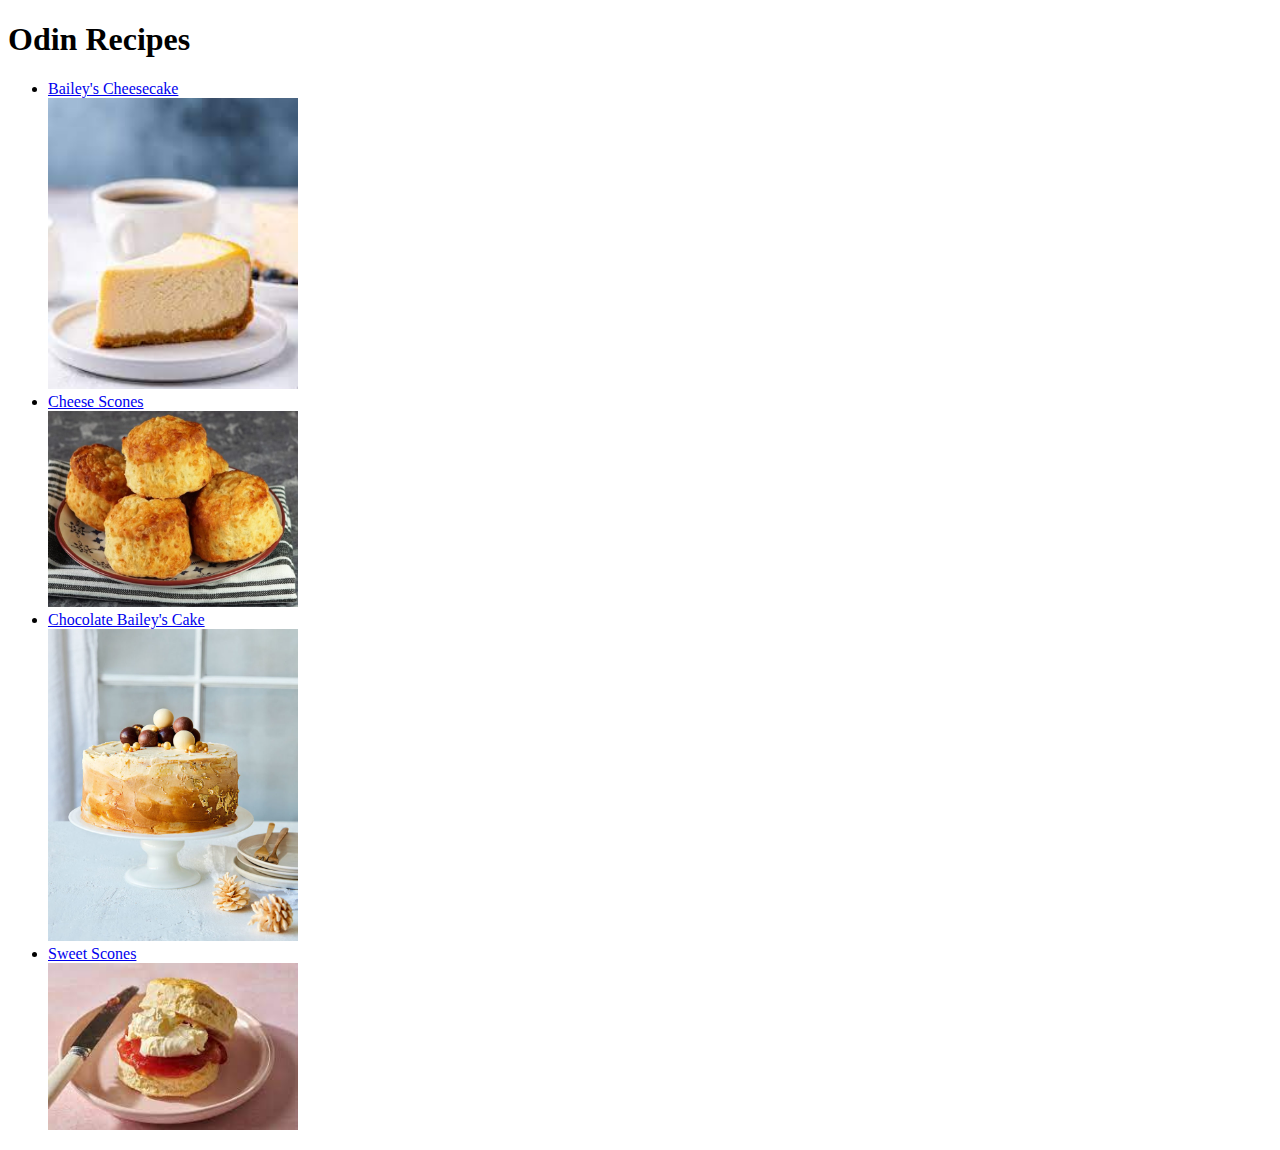
==== index.html @ 0d0d9cc8 "Re-ordered recipes alphabetically" ====
<!DOCTYPE html>
    <html lang="en">

        <head>
            <meta charset="utf-8">
            <Title>Odin Recipes | Home</Title>
        </head>

        <body>
            <h1>Odin Recipes</h1>
            <ul>
                <li><a href="recipes/baileys-cheesecake.html">Bailey's Cheesecake</a></li>
                <a href="recipes/baileys-cheesecake.html"><img src="./images/baileys-cheesecake.jpeg" width="250" alt="Bailey's Cheesecake"></a>

                <li><a href="recipes/cheese-scones.html">Cheese Scones</a></li>
                <a href="recipes/cheese-scones.html"><img src="./images/cheese-scones.jpg" width="250" alt="Cheese Scones"></a>

                <li><a href="recipes/chocolate-baileys-cake.html">Chocolate Bailey's Cake</a></li>
                <a href="recipes/chocolate-baileys-cake.html"><img src="./images/chocolate-baileys-cake.jpg" width="250" alt="Chocolate Bailey's Cake"></a>

                <li><a href="recipes/sweet-scones.html">Sweet Scones</a></li>
                <a href="recipes/sweet-scones.html"><img src="./images/sweet-scone.jpeg" width="250" alt="Sweet Scones"></a>                 
                    
            </ul>
        </body>

    </html>
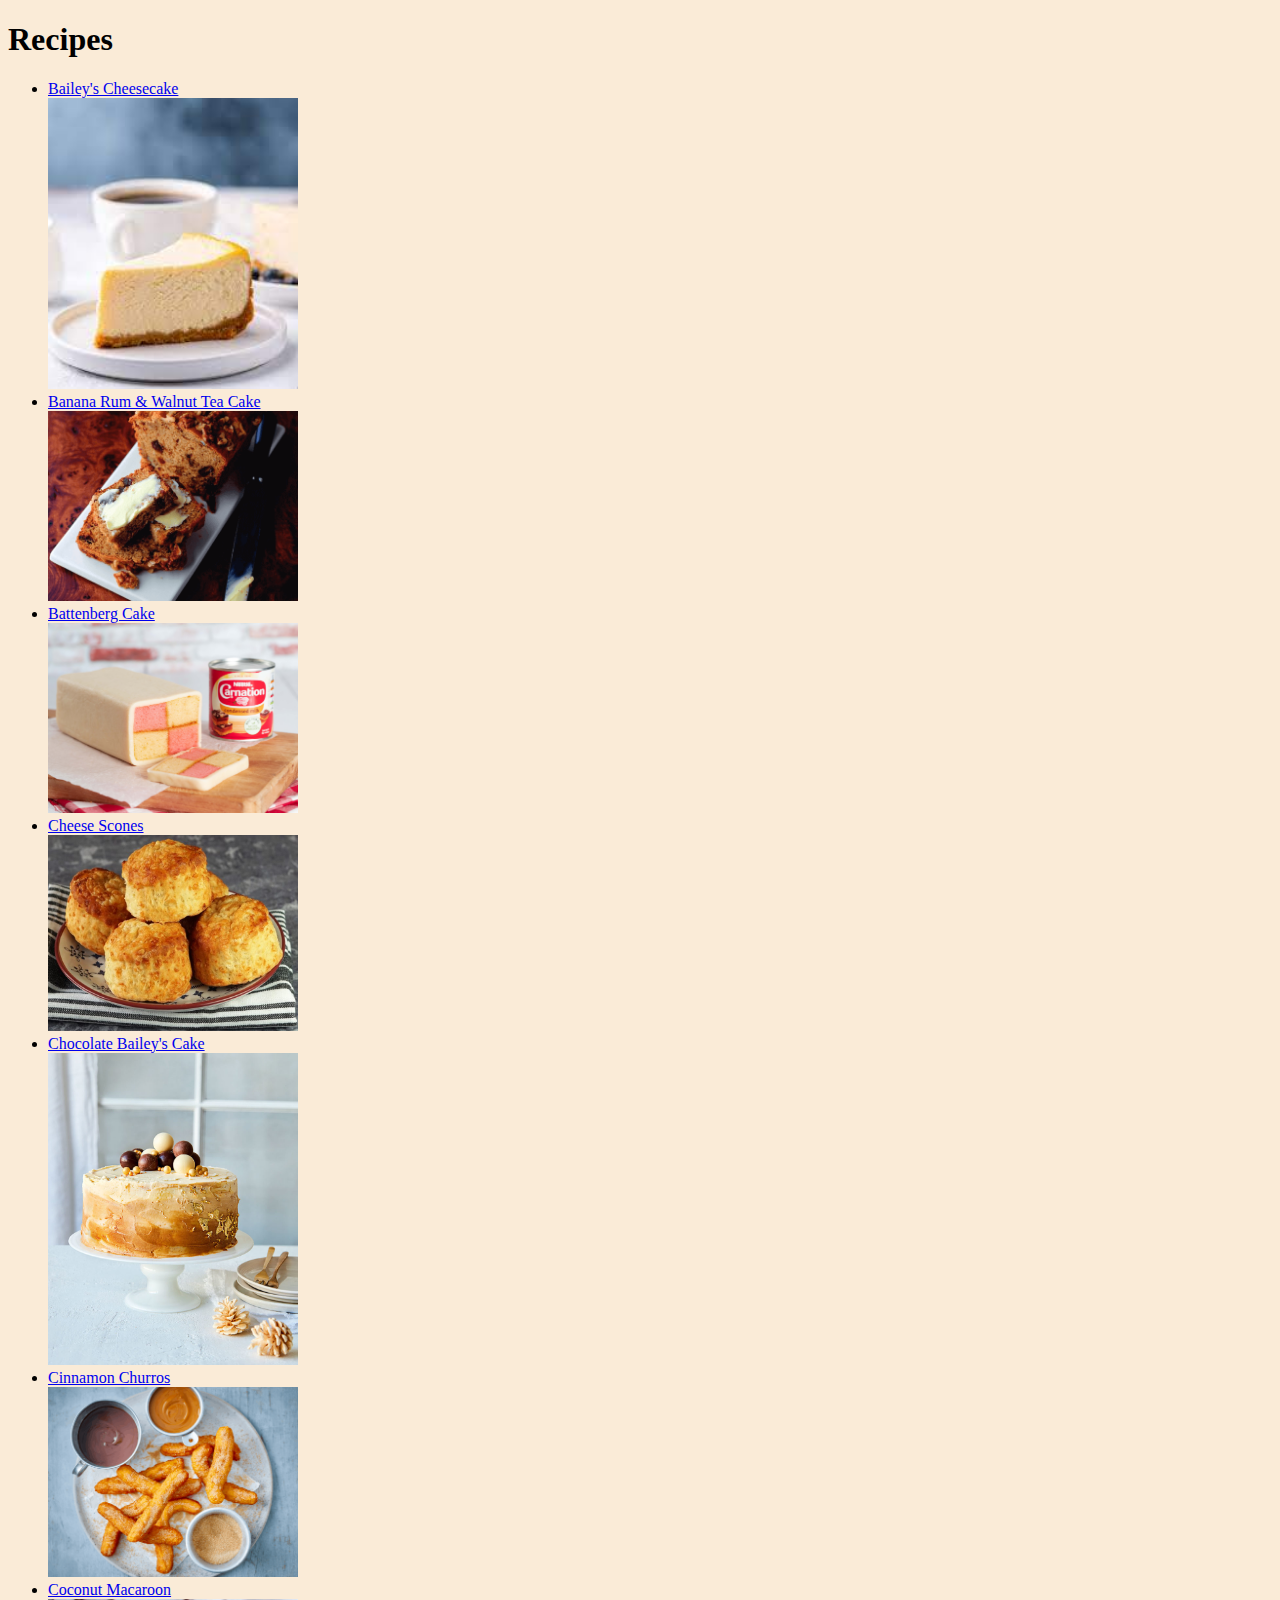
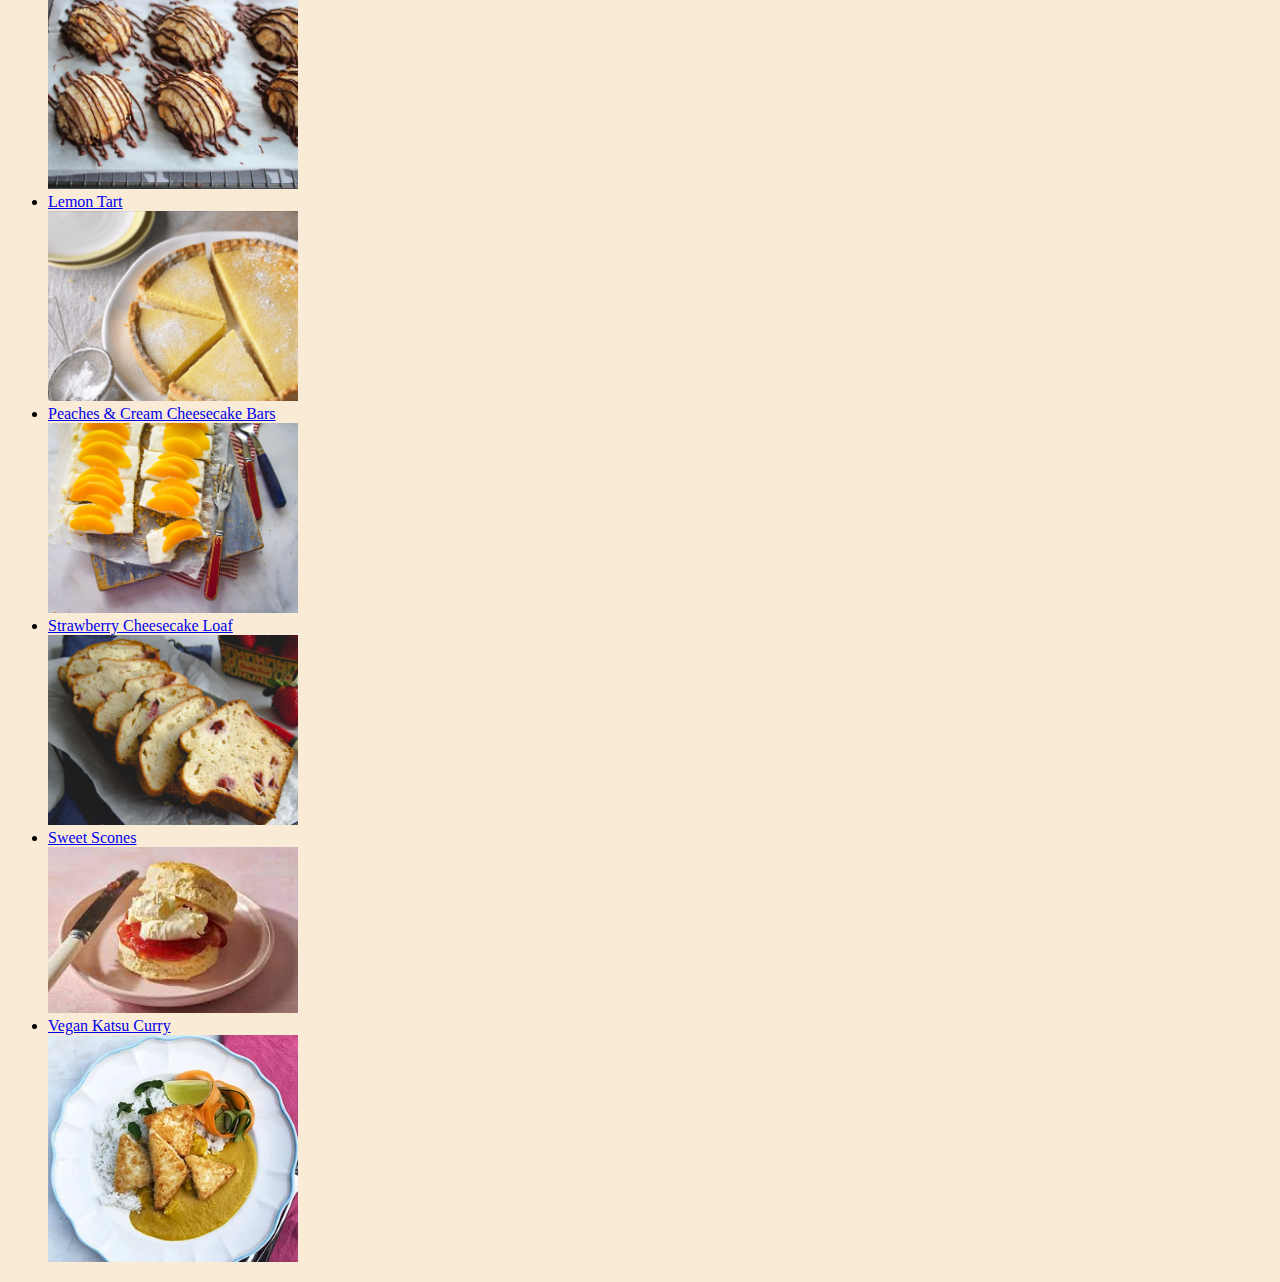
==== commit 2981174a: "Added new recipes and circular links" ====
--- a/index.html
+++ b/index.html
@@ -3,24 +3,49 @@
 
         <head>
             <meta charset="utf-8">
-            <Title>Odin Recipes | Home</Title>
+            <Title>Recipes | Home</Title>
+            <link rel="stylesheet" href="style.css">
         </head>
 
         <body>
-            <h1>Odin Recipes</h1>
+            <h1>Recipes</h1>
             <ul>
                 <li><a href="recipes/baileys-cheesecake.html">Bailey's Cheesecake</a></li>
-                <a href="recipes/baileys-cheesecake.html"><img src="./images/baileys-cheesecake.jpeg" width="250" alt="Bailey's Cheesecake"></a>
+                <a href="recipes/baileys-cheesecake.html"><img src="./images/baileys-cheesecake.jpeg" alt="Bailey's Cheesecake"></a>
+
+                <li><a href="recipes/banana-rum-tea-cake.html">Banana Rum & Walnut Tea Cake</a></li>
+                <a href="recipes/banana-rum-tea-cake.html"><img src="./images/banana-rum-tea-cake.webp" alt="Banana Rum & Walnut Tea Cake"></a>
+
+                <li><a href="recipes/battenberg-cake.html">Battenberg Cake</a></li>
+                <a href="recipes/battenberg-cake.html"><img src="./images/battenberg-cake.webp" alt="Battenberg Cake"></a>
+
 
                 <li><a href="recipes/cheese-scones.html">Cheese Scones</a></li>
-                <a href="recipes/cheese-scones.html"><img src="./images/cheese-scones.jpg" width="250" alt="Cheese Scones"></a>
+                <a href="recipes/cheese-scones.html"><img src="./images/cheese-scones.jpg" alt="Cheese Scones"></a>
 
                 <li><a href="recipes/chocolate-baileys-cake.html">Chocolate Bailey's Cake</a></li>
-                <a href="recipes/chocolate-baileys-cake.html"><img src="./images/chocolate-baileys-cake.jpg" width="250" alt="Chocolate Bailey's Cake"></a>
+                <a href="recipes/chocolate-baileys-cake.html"><img src="./images/chocolate-baileys-cake.jpg" alt="Chocolate Bailey's Cake"></a>
+
+                <li><a href="recipes/cinnamon-churros.html">Cinnamon Churros</a></li>
+                <a href="recipes/cinnamon-churros.html"><img src="images/cinnamon-churros.webp" alt="Cinnamon Churros"></a>
+
+                <li><a href="recipe/coconut-macaroons.html">Coconut Macaroon</li>
+                <a href="recipes/coconut-macaroons.html"><img src="images/coconut-macaroons.webp" alt="Coconut Macaroons"></a>
+
+                <li><a href="recipes/lemon-tart.html">Lemon Tart</a></li>
+                <a href="recipes/lemon-tart.html"><img src="./images/lemon-tart.webp" alt="Lemon Tart"></a>
+
+                <li><a href="recipes/peaches-cheesecake-bar.html">Peaches & Cream Cheesecake Bars</a></li>
+                <a href="recipes/peaches-cheesecake-bar.html"><img src="images/peaches-cheesecake-bar.webp" alt="Peaches & Cream Cheesecake Bars"></a>
+
+                <li><a href="recipes/strawberry-cheesecake-loaf.html">Strawberry Cheesecake Loaf</a></li>
+                <a href="recipes/strawberry-cheesecake-loaf.html"><img src="images/strawberry-cheesecake-loaf.webp"></a>
 
                 <li><a href="recipes/sweet-scones.html">Sweet Scones</a></li>
-                <a href="recipes/sweet-scones.html"><img src="./images/sweet-scone.jpeg" width="250" alt="Sweet Scones"></a>                 
-                    
+                <a href="recipes/sweet-scones.html"><img src="./images/sweet-scone.jpeg" alt="Sweet Scones"></a>                 
+                  
+                <li><a href="recipes/vegan-katsu-curry.html">Vegan Katsu Curry</a></li>
+                <a href="recipes/vegan-katsu-curry.html"><img src="./images/vegan-katsu-curry.webp" alt="Vegan Katsu Curry"></a>   
             </ul>
         </body>
 
--- a/style.css
+++ b/style.css
@@ -0,0 +1,12 @@
+* {
+    background-color: antiquewhite;
+}
+
+img {
+        height: auto;
+        width: 250px;
+}
+
+ol {
+        list-style: none;
+}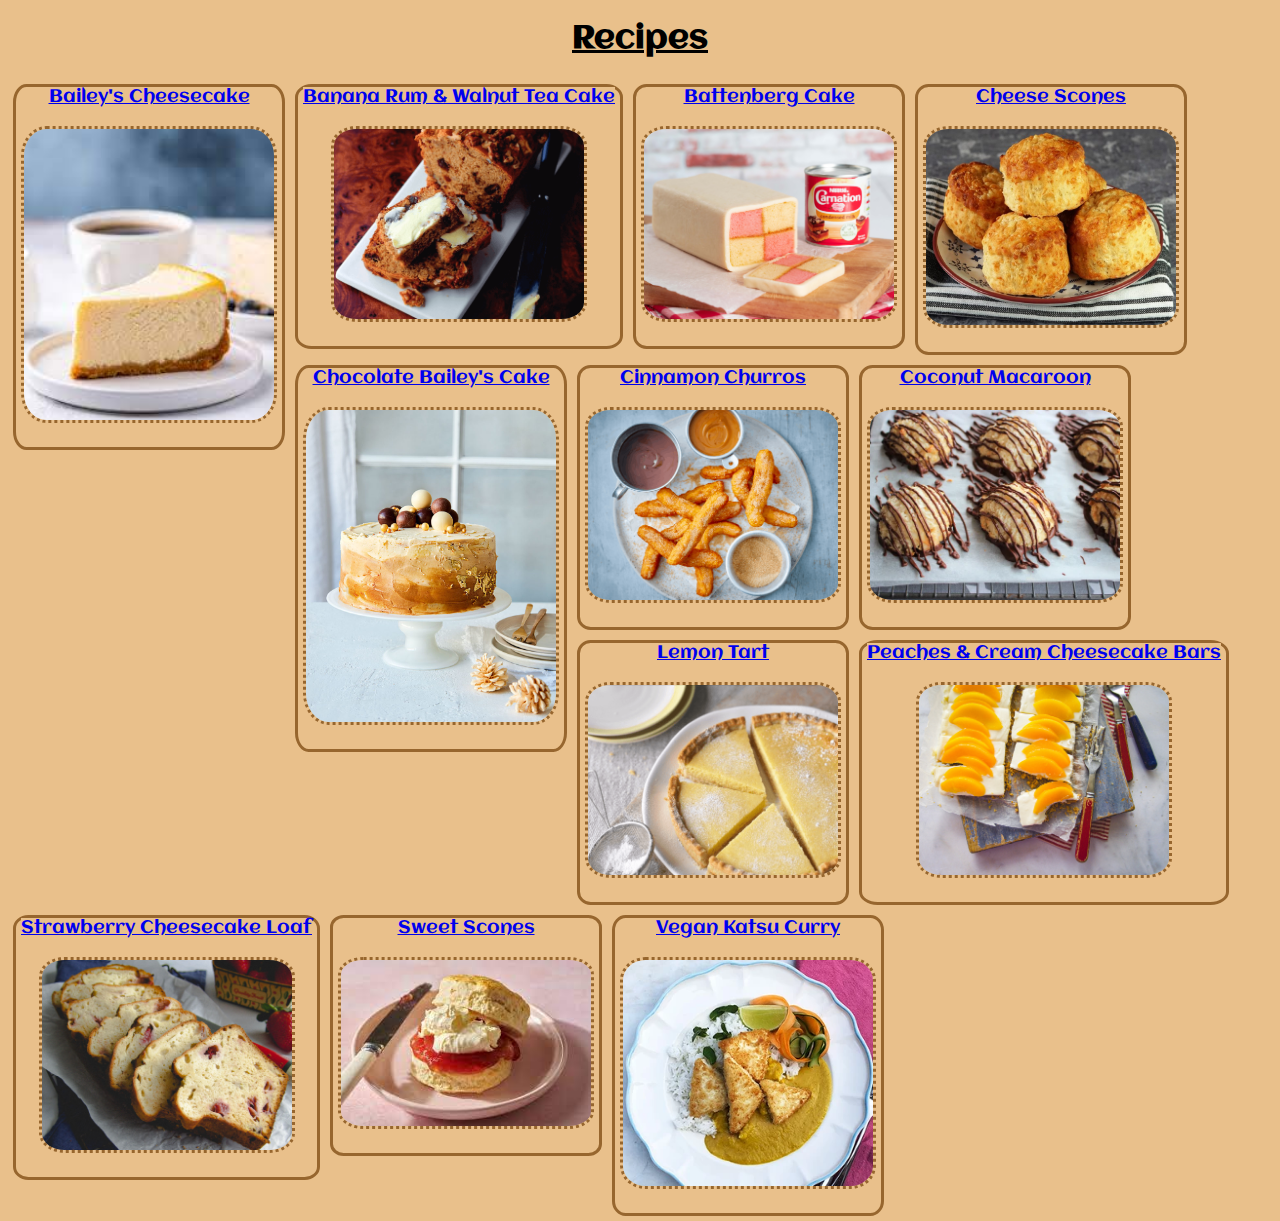
==== commit 059c6b0d: "Improved style.css" ====
--- a/index.html
+++ b/index.html
@@ -2,51 +2,51 @@
     <html lang="en">
 
         <head>
+            <link rel="stylesheet" href='https://fonts.googleapis.com/css?family=Aclonica'>
             <meta charset="utf-8">
             <Title>Recipes | Home</Title>
             <link rel="stylesheet" href="style.css">
         </head>
 
-        <body>
+       <body>
             <h1>Recipes</h1>
-            <ul>
-                <li><a href="recipes/baileys-cheesecake.html">Bailey's Cheesecake</a></li>
-                <a href="recipes/baileys-cheesecake.html"><img src="./images/baileys-cheesecake.jpeg" alt="Bailey's Cheesecake"></a>
+           
+                <div class="home recipe-card"><a href="recipes/baileys-cheesecake.html">Bailey's Cheesecake</a>
+                <p><a href="recipes/baileys-cheesecake.html"><img src="./images/baileys-cheesecake.jpeg" alt="Bailey's Cheesecake"></a></p></div>
 
-                <li><a href="recipes/banana-rum-tea-cake.html">Banana Rum & Walnut Tea Cake</a></li>
-                <a href="recipes/banana-rum-tea-cake.html"><img src="./images/banana-rum-tea-cake.webp" alt="Banana Rum & Walnut Tea Cake"></a>
+                <div class="home recipe-card"><a href="recipes/banana-rum-tea-cake.html">Banana Rum & Walnut Tea Cake</a>
+                <p><a href="recipes/banana-rum-tea-cake.html"><img src="./images/banana-rum-tea-cake.webp" alt="Banana Rum & Walnut Tea Cake"></a></p></div>
 
-                <li><a href="recipes/battenberg-cake.html">Battenberg Cake</a></li>
-                <a href="recipes/battenberg-cake.html"><img src="./images/battenberg-cake.webp" alt="Battenberg Cake"></a>
+                <div class="home recipe-card"><a href="recipes/battenberg-cake.html">Battenberg Cake</a>
+                <p><a href="recipes/battenberg-cake.html"><img src="./images/battenberg-cake.webp" alt="Battenberg Cake"></a></p></div>
 
+                <div class="home recipe-card"><a href="recipes/cheese-scones.html">Cheese Scones</a>
+                <p><a href="recipes/cheese-scones.html"><img src="./images/cheese-scones.jpg" alt="Cheese Scones"></p></div>
 
-                <li><a href="recipes/cheese-scones.html">Cheese Scones</a></li>
-                <a href="recipes/cheese-scones.html"><img src="./images/cheese-scones.jpg" alt="Cheese Scones"></a>
+                <div class="home recipe-card"><a href="recipes/chocolate-baileys-cake.html">Chocolate Bailey's Cake</a>
+                <p><a href="recipes/chocolate-baileys-cake.html"><img src="./images/chocolate-baileys-cake.jpg" alt="Chocolate Bailey's Cake"></a></p></div>
 
-                <li><a href="recipes/chocolate-baileys-cake.html">Chocolate Bailey's Cake</a></li>
-                <a href="recipes/chocolate-baileys-cake.html"><img src="./images/chocolate-baileys-cake.jpg" alt="Chocolate Bailey's Cake"></a>
+                <div class="home recipe-card"><a href="recipes/cinnamon-churros.html">Cinnamon Churros</a>
+                <p><a href="recipes/cinnamon-churros.html"><img src="images/cinnamon-churros.webp" alt="Cinnamon Churros"></a></p></div>
 
-                <li><a href="recipes/cinnamon-churros.html">Cinnamon Churros</a></li>
-                <a href="recipes/cinnamon-churros.html"><img src="images/cinnamon-churros.webp" alt="Cinnamon Churros"></a>
+                <div class="home recipe-card"><a href="recipe/coconut-macaroons.html">Coconut Macaroon</a>
+                <p><a href="recipes/coconut-macaroons.html"><img src="images/coconut-macaroons.webp" alt="Coconut Macaroons"></a></p></div>
 
-                <li><a href="recipe/coconut-macaroons.html">Coconut Macaroon</li>
-                <a href="recipes/coconut-macaroons.html"><img src="images/coconut-macaroons.webp" alt="Coconut Macaroons"></a>
+                <div class="home recipe-card"><a href="recipes/lemon-tart.html">Lemon Tart</a>
+                <p><a href="recipes/lemon-tart.html"><img src="./images/lemon-tart.webp" alt="Lemon Tart"></a></p></div>
 
-                <li><a href="recipes/lemon-tart.html">Lemon Tart</a></li>
-                <a href="recipes/lemon-tart.html"><img src="./images/lemon-tart.webp" alt="Lemon Tart"></a>
+                <div class="home recipe-card"><a href="recipes/peaches-cheesecake-bar.html">Peaches & Cream Cheesecake Bars</a>
+                <p><a href="recipes/peaches-cheesecake-bar.html"><img src="images/peaches-cheesecake-bar.webp" alt="Peaches & Cream Cheesecake Bars"></a></p></div>
 
-                <li><a href="recipes/peaches-cheesecake-bar.html">Peaches & Cream Cheesecake Bars</a></li>
-                <a href="recipes/peaches-cheesecake-bar.html"><img src="images/peaches-cheesecake-bar.webp" alt="Peaches & Cream Cheesecake Bars"></a>
+                <div class="home recipe-card"><a href="recipes/strawberry-cheesecake-loaf.html">Strawberry Cheesecake Loaf</a>
+                <p><a href="recipes/strawberry-cheesecake-loaf.html"><img src="images/strawberry-cheesecake-loaf.webp"></a></p></div>
 
-                <li><a href="recipes/strawberry-cheesecake-loaf.html">Strawberry Cheesecake Loaf</a></li>
-                <a href="recipes/strawberry-cheesecake-loaf.html"><img src="images/strawberry-cheesecake-loaf.webp"></a>
-
-                <li><a href="recipes/sweet-scones.html">Sweet Scones</a></li>
-                <a href="recipes/sweet-scones.html"><img src="./images/sweet-scone.jpeg" alt="Sweet Scones"></a>                 
+                <div class="home recipe-card"><a href="recipes/sweet-scones.html">Sweet Scones</a>
+                <p><a href="recipes/sweet-scones.html"><img src="./images/sweet-scone.jpeg" alt="Sweet Scones"></a></p></div>               
                   
-                <li><a href="recipes/vegan-katsu-curry.html">Vegan Katsu Curry</a></li>
-                <a href="recipes/vegan-katsu-curry.html"><img src="./images/vegan-katsu-curry.webp" alt="Vegan Katsu Curry"></a>   
-            </ul>
+                <div class="home recipe-card"><a href="recipes/vegan-katsu-curry.html">Vegan Katsu Curry</a>
+                <p><a href="recipes/vegan-katsu-curry.html"><img src="./images/vegan-katsu-curry.webp" alt="Vegan Katsu Curry"></a></p></div>   
+            
         </body>
 
     </html>--- a/style.css
+++ b/style.css
@@ -1,12 +1,75 @@
 * {
-    background-color: antiquewhite;
+    background-color: rgb(233, 192, 139); 
 }
 
-img {
+h1 {
+        text-decoration: underline;
+        text-align: center;
+        font-family: 'Aclonica';
+}
+
+.ingredients-title,
+.method-title {
+        text-decoration: underline;
+        font-family: 'Aclonica'; 
+        font-size: 20px;   
+        text-indent: 25px; 
+}
+
+.recipe-card img {
+        border-radius: 10%;
         height: auto;
         width: 250px;
+        border-color: #97662e;
+        border-style: dotted;
 }
 
-ol {
-        list-style: none;
-}+.recipe-card {  
+        border-color: #97662e;
+        border-radius: 5%;
+        padding-left: 5px;
+        padding-right: 5px;
+        margin: 5px;
+        font-size: 18px;
+        font-family: 'Aclonica';
+}
+
+.home.recipe-card {
+        float: left;
+        text-align: center;
+        border-style: solid;
+}
+
+.recipe.recipe-card {
+        text-align: left;
+}
+
+.icon {
+        border-style: none;
+        width: 50px;
+}
+
+.method-step {
+        background: #b67b37;
+        border-radius: 5px;
+        border: #974c2e;  
+        border-style: dashed;
+}
+
+.ingredients-header,
+.method-header {
+        font-weight: bold;
+        text-decoration: underline; 
+        font-size: 18px; 
+        text-indent: 50px;
+}
+
+.ingredients-header {
+        font-family: 'Aclonica'; 
+}
+
+.ingredients-list {
+        border-color: #97662e;
+        border-style: solid;
+        border-radius: 5px;
+}
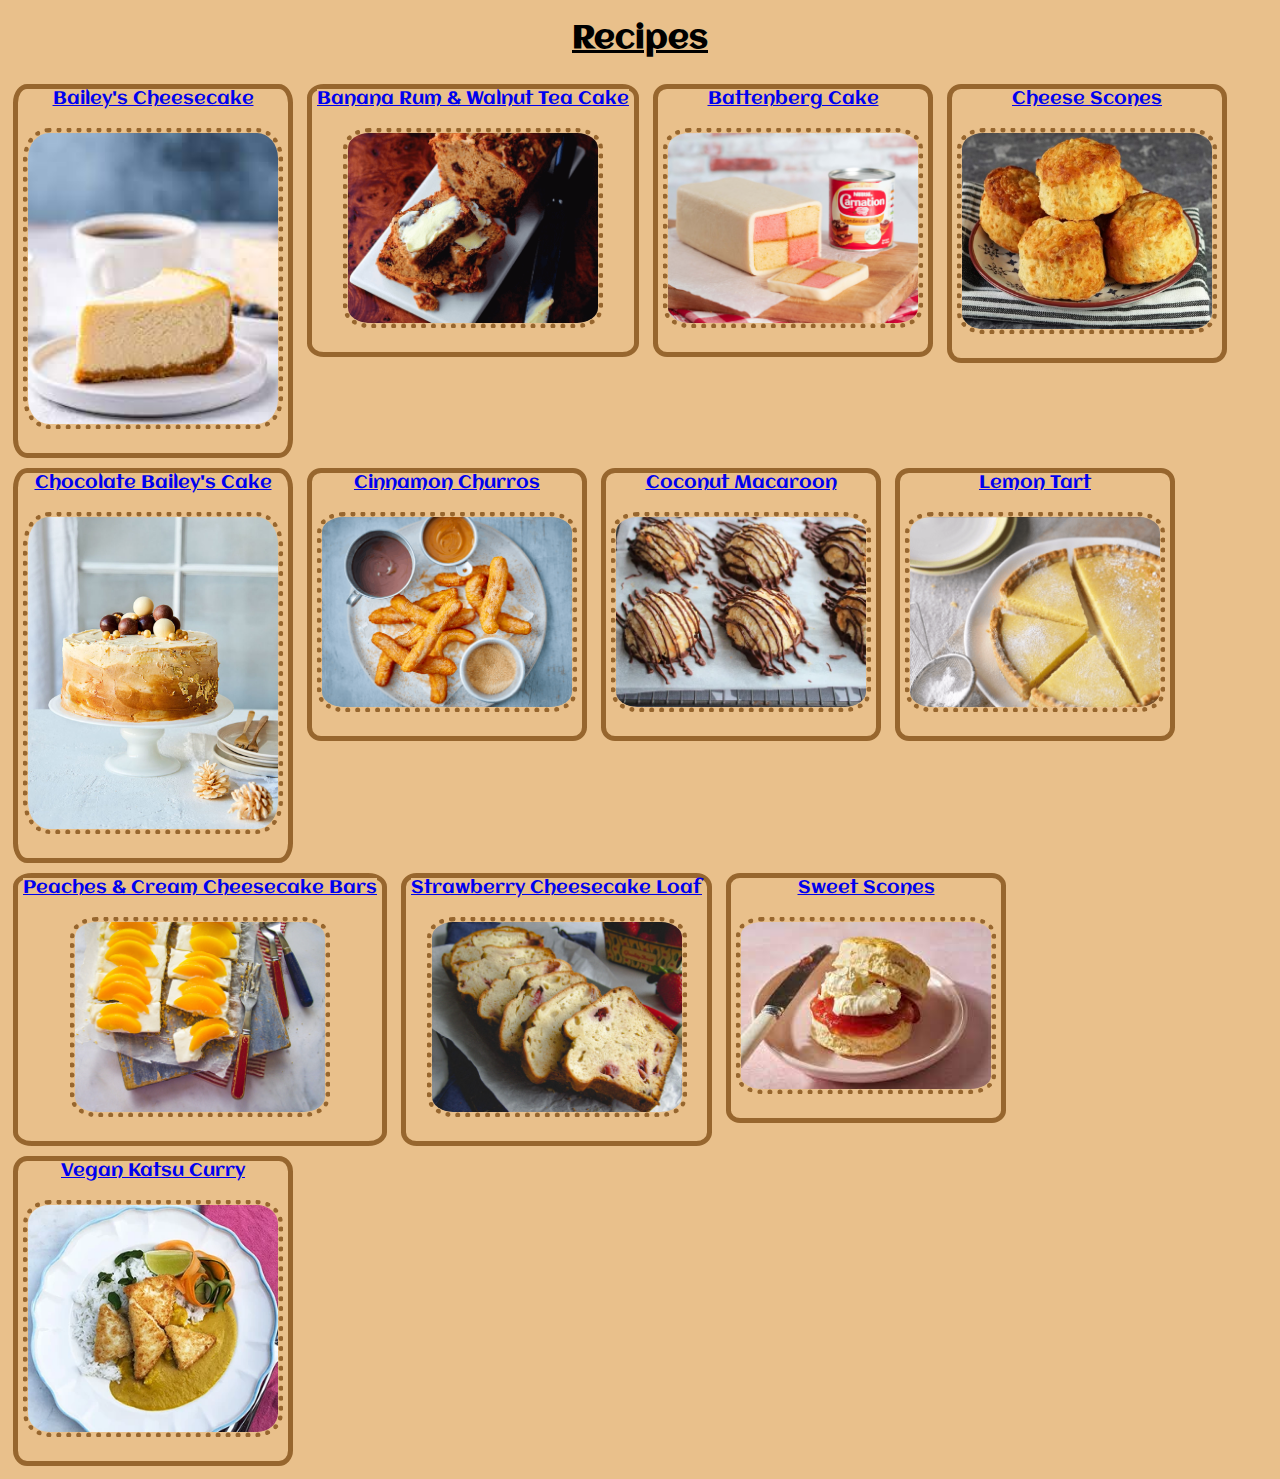
==== commit 7b7689ec: "Tidied index and improved scc" ====
--- a/index.html
+++ b/index.html
@@ -21,8 +21,8 @@
                 <p><a href="recipes/battenberg-cake.html"><img src="./images/battenberg-cake.webp" alt="Battenberg Cake"></a></p></div>
 
                 <div class="home recipe-card"><a href="recipes/cheese-scones.html">Cheese Scones</a>
-                <p><a href="recipes/cheese-scones.html"><img src="./images/cheese-scones.jpg" alt="Cheese Scones"></p></div>
-
+                <p><a href="recipes/cheese-scones.html"><img src="./images/cheese-scones.jpg" alt="Cheese Scones"></a></p></div>
+    
                 <div class="home recipe-card"><a href="recipes/chocolate-baileys-cake.html">Chocolate Bailey's Cake</a>
                 <p><a href="recipes/chocolate-baileys-cake.html"><img src="./images/chocolate-baileys-cake.jpg" alt="Chocolate Bailey's Cake"></a></p></div>
 
--- a/style.css
+++ b/style.css
@@ -1,5 +1,7 @@
 * {
-    background-color: rgb(233, 192, 139); 
+        background-color: rgb(233, 192, 139); 
+        border-width: 5px;
+        /*border: red solid 3px;*/
 }
 
 h1 {
@@ -8,12 +10,16 @@
         font-family: 'Aclonica';
 }
 
-.ingredients-title,
-.method-title {
-        text-decoration: underline;
-        font-family: 'Aclonica'; 
-        font-size: 20px;   
-        text-indent: 25px; 
+.icon {
+        border-style: none;
+        width: 50px;
+}
+
+.home.recipe-card {
+        display: inline-block;
+        vertical-align: top;
+        text-align: center;
+        border-style: solid;
 }
 
 .recipe-card img {
@@ -34,26 +40,17 @@
         font-family: 'Aclonica';
 }
 
-.home.recipe-card {
-        float: left;
-        text-align: center;
-        border-style: solid;
-}
-
 .recipe.recipe-card {
         text-align: left;
 }
 
-.icon {
-        border-style: none;
-        width: 50px;
-}
-
-.method-step {
-        background: #b67b37;
-        border-radius: 5px;
-        border: #974c2e;  
-        border-style: dashed;
+.ingredients-title,
+.method-title {
+        text-decoration: underline;
+        font-family: 'Aclonica'; 
+        font-size: 20px;   
+        margin-left: 25px;
+        margin-top: 50px; 
 }
 
 .ingredients-header,
@@ -61,15 +58,26 @@
         font-weight: bold;
         text-decoration: underline; 
         font-size: 18px; 
-        text-indent: 50px;
+        margin-left: 50px;
 }
 
 .ingredients-header {
         font-family: 'Aclonica'; 
+        padding: 20px 20px 5px 20px;
 }
 
 .ingredients-list {
         border-color: #97662e;
         border-style: solid;
         border-radius: 5px;
+        display: inline-block;
+        padding: 10px 20px 5px 10px;
 }
+
+.method-step {
+        background: #c08c51;
+        border-radius: 5px;
+        border: #974c2e;  
+        border-style: dashed;
+        padding: 10px 20px 5px 10px;
+}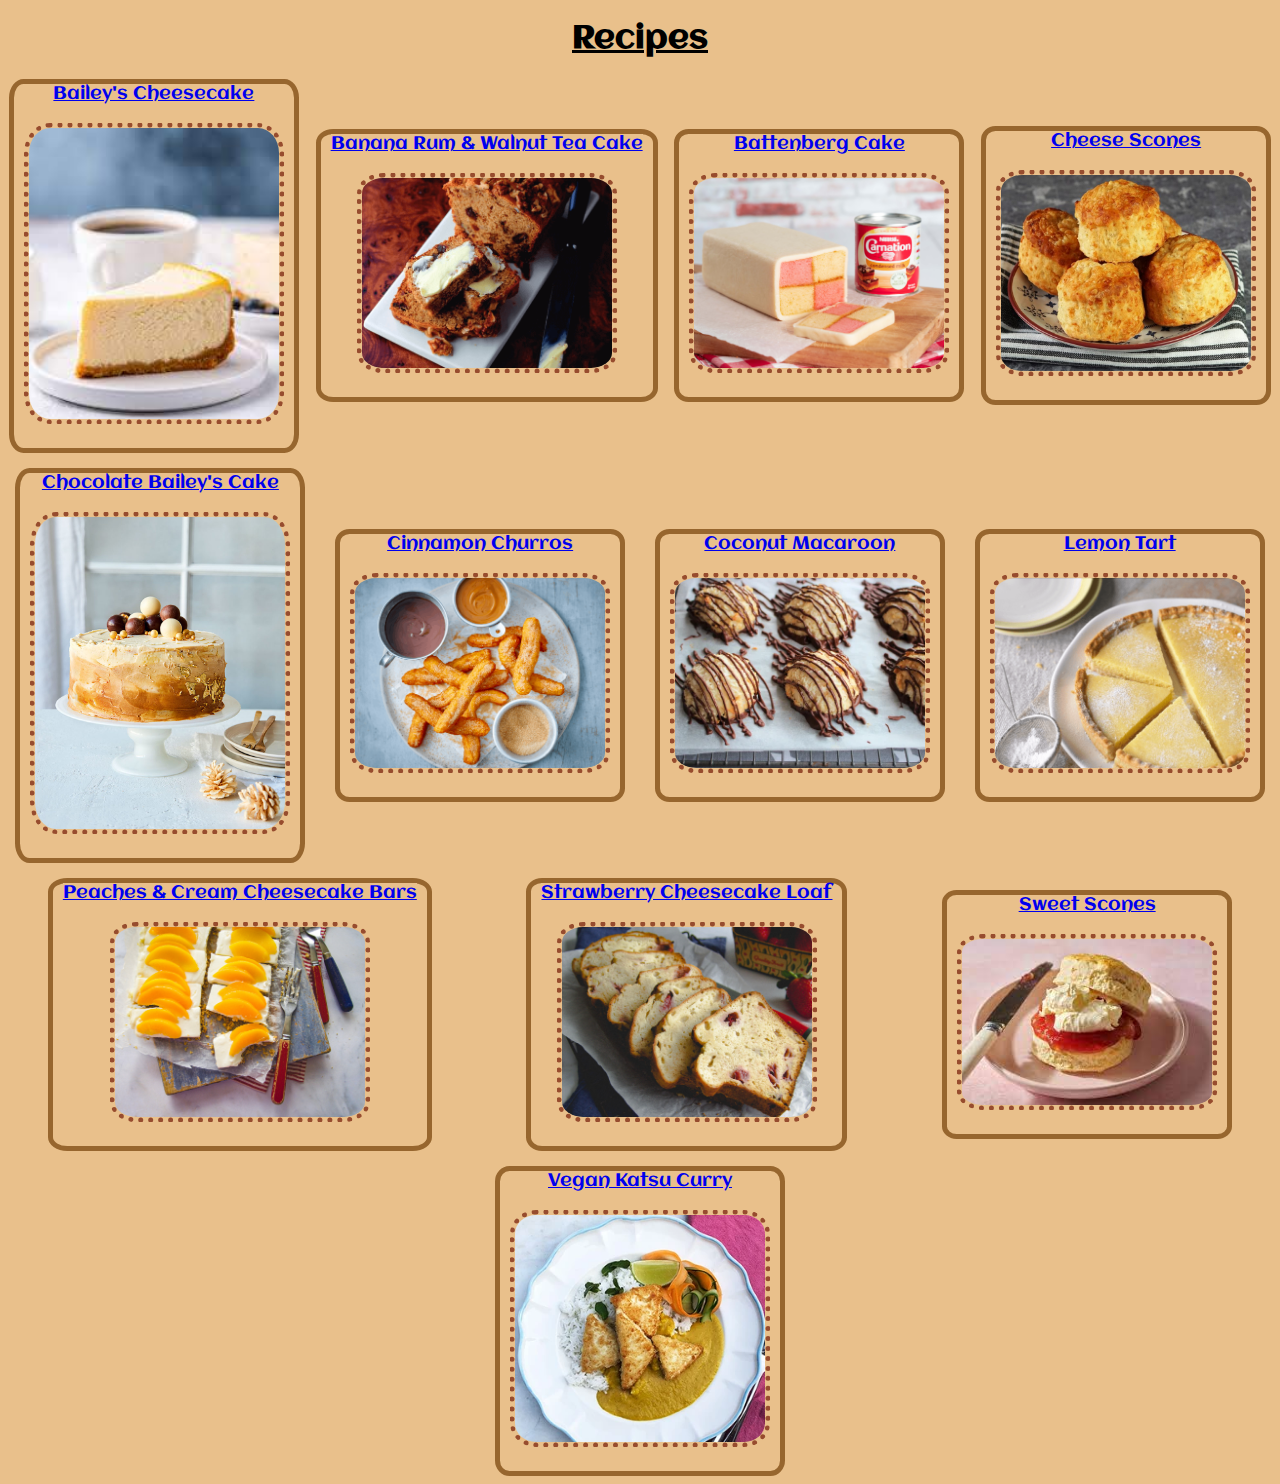
==== commit 8c766952: "Added flex" ====
--- a/index.html
+++ b/index.html
@@ -10,7 +10,7 @@
 
        <body>
             <h1>Recipes</h1>
-           
+            <div class="all-recipes">
                 <div class="home recipe-card"><a href="recipes/baileys-cheesecake.html">Bailey's Cheesecake</a>
                 <p><a href="recipes/baileys-cheesecake.html"><img src="./images/baileys-cheesecake.jpeg" alt="Bailey's Cheesecake"></a></p></div>
 
@@ -46,7 +46,7 @@
                   
                 <div class="home recipe-card"><a href="recipes/vegan-katsu-curry.html">Vegan Katsu Curry</a>
                 <p><a href="recipes/vegan-katsu-curry.html"><img src="./images/vegan-katsu-curry.webp" alt="Vegan Katsu Curry"></a></p></div>   
-            
+            </div>
         </body>
 
     </html>--- a/style.css
+++ b/style.css
@@ -1,7 +1,6 @@
 * {
         background-color: rgb(233, 192, 139); 
         border-width: 5px;
-        /*border: red solid 3px;*/
 }
 
 h1 {
@@ -16,26 +15,25 @@
 }
 
 .home.recipe-card {
-        display: inline-block;
-        vertical-align: top;
-        text-align: center;
+        display: flex;
+        justify-content: center;
+        align-items: center;
         border-style: solid;
+        flex-direction: column;
 }
 
 .recipe-card img {
         border-radius: 10%;
         height: auto;
         width: 250px;
-        border-color: #97662e;
-        border-style: dotted;
+        border: 5px dotted #974c2e;
 }
 
 .recipe-card {  
         border-color: #97662e;
         border-radius: 5%;
-        padding-left: 5px;
-        padding-right: 5px;
-        margin: 5px;
+        padding-left: 10px;
+        padding-right: 10px;
         font-size: 18px;
         font-family: 'Aclonica';
 }
@@ -79,5 +77,14 @@
         border-radius: 5px;
         border: #974c2e;  
         border-style: dashed;
+        border-width: 5px;
         padding: 10px 20px 5px 10px;
+}
+
+.all-recipes {
+        display: flex;
+        flex-wrap: wrap;
+        justify-content: space-around;
+        align-items: center;
+        gap: 15px;
 }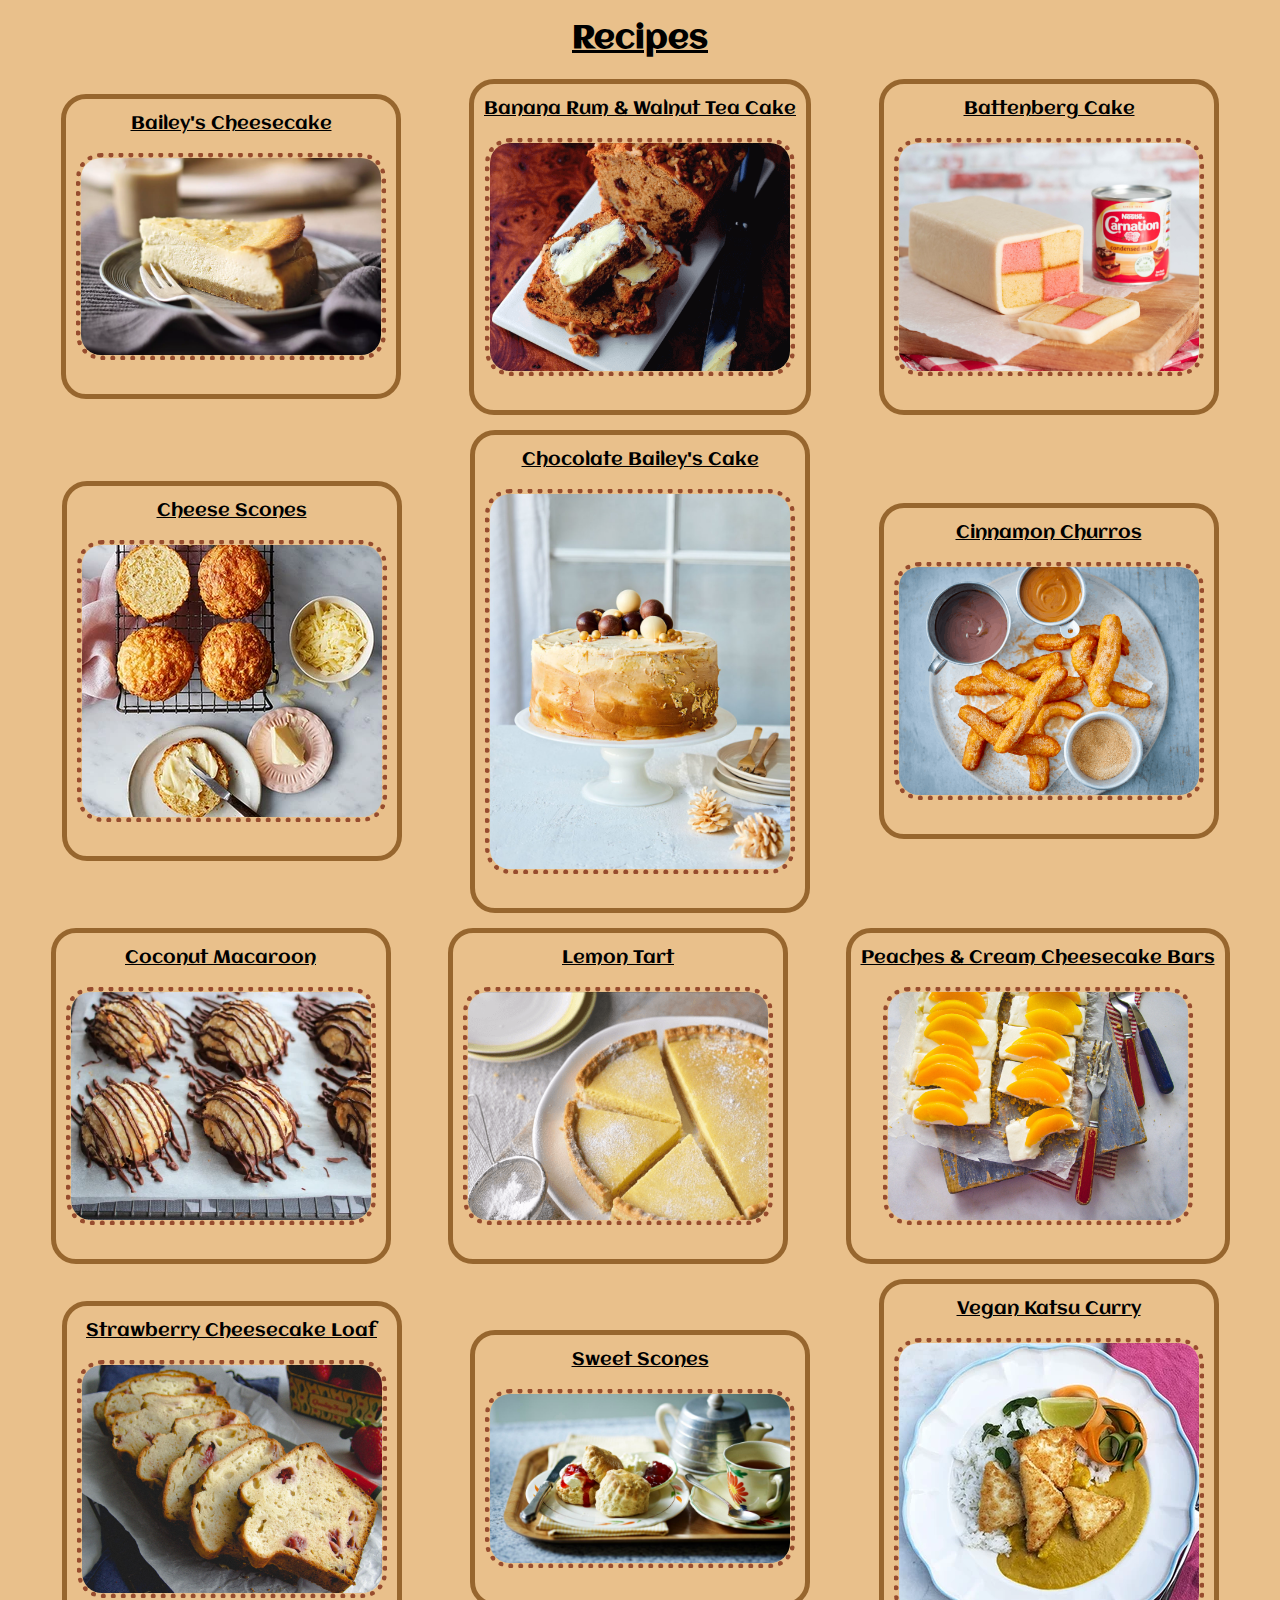
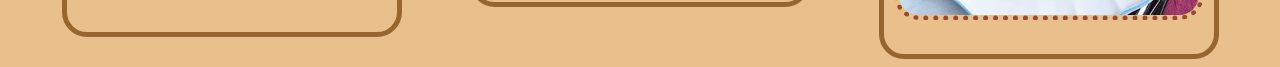
==== commit ab570be0: "Added crediting links" ====
--- a/index.html
+++ b/index.html
@@ -12,7 +12,7 @@
             <h1>Recipes</h1>
             <div class="all-recipes">
                 <div class="home recipe-card"><a href="recipes/baileys-cheesecake.html">Bailey's Cheesecake</a>
-                <p><a href="recipes/baileys-cheesecake.html"><img src="./images/baileys-cheesecake.jpeg" alt="Bailey's Cheesecake"></a></p></div>
+                <p><a href="recipes/baileys-cheesecake.html"><img src="./images/baileys-cheesecake.webp" alt="Bailey's Cheesecake"></a></p></div>
 
                 <div class="home recipe-card"><a href="recipes/banana-rum-tea-cake.html">Banana Rum & Walnut Tea Cake</a>
                 <p><a href="recipes/banana-rum-tea-cake.html"><img src="./images/banana-rum-tea-cake.webp" alt="Banana Rum & Walnut Tea Cake"></a></p></div>
@@ -21,7 +21,7 @@
                 <p><a href="recipes/battenberg-cake.html"><img src="./images/battenberg-cake.webp" alt="Battenberg Cake"></a></p></div>
 
                 <div class="home recipe-card"><a href="recipes/cheese-scones.html">Cheese Scones</a>
-                <p><a href="recipes/cheese-scones.html"><img src="./images/cheese-scones.jpg" alt="Cheese Scones"></a></p></div>
+                <p><a href="recipes/cheese-scones.html"><img src="./images/cheese-scones.webp" alt="Cheese Scones"></a></p></div>
     
                 <div class="home recipe-card"><a href="recipes/chocolate-baileys-cake.html">Chocolate Bailey's Cake</a>
                 <p><a href="recipes/chocolate-baileys-cake.html"><img src="./images/chocolate-baileys-cake.jpg" alt="Chocolate Bailey's Cake"></a></p></div>
@@ -42,7 +42,7 @@
                 <p><a href="recipes/strawberry-cheesecake-loaf.html"><img src="images/strawberry-cheesecake-loaf.webp"></a></p></div>
 
                 <div class="home recipe-card"><a href="recipes/sweet-scones.html">Sweet Scones</a>
-                <p><a href="recipes/sweet-scones.html"><img src="./images/sweet-scone.jpeg" alt="Sweet Scones"></a></p></div>               
+                <p><a href="recipes/sweet-scones.html"><img src="./images/sweet-scones.jpg" alt="Sweet Scones"></a></p></div>               
                   
                 <div class="home recipe-card"><a href="recipes/vegan-katsu-curry.html">Vegan Katsu Curry</a>
                 <p><a href="recipes/vegan-katsu-curry.html"><img src="./images/vegan-katsu-curry.webp" alt="Vegan Katsu Curry"></a></p></div>   
--- a/style.css
+++ b/style.css
@@ -9,10 +9,19 @@
         font-family: 'Aclonica';
 }
 
-.icon {
-        border-style: none;
-        width: 50px;
+a {
+        color: black;
+        padding-top: 5px;
 }
+
+h3 {
+        font-family: 'Aclonica'; 
+        text-decoration: underline;
+        align-self: center;
+        padding-bottom: 10px;
+}
+
+/* Home Classes */
 
 .home.recipe-card {
         display: flex;
@@ -22,24 +31,61 @@
         flex-direction: column;
 }
 
+.all-recipes {
+        display: flex;
+        flex-wrap: wrap;
+        justify-content: space-evenly;
+        align-items: center;
+        gap: 15px;
+}
+
 .recipe-card img {
-        border-radius: 10%;
+        border-radius: 25px;
         height: auto;
-        width: 250px;
+        width: 300px;
         border: 5px dotted #974c2e;
 }
 
 .recipe-card {  
         border-color: #97662e;
-        border-radius: 5%;
-        padding-left: 10px;
-        padding-right: 10px;
+        border-radius: 25px;
+        padding: 10px;
         font-size: 18px;
         font-family: 'Aclonica';
 }
 
-.recipe.recipe-card {
-        text-align: left;
+/* Top Classes */
+
+.top {
+        display: flex;
+        justify-content: center;
+        align-items: center;
+        flex-direction: column;
+        max-width: 1000px;
+}
+
+.title,
+.top-merge {
+        display: flex;
+        justify-content: center;
+        align-items: center;
+        max-width: 1000px;
+}
+
+.top-merge {
+        justify-content: space-around;
+        flex-wrap: wrap;
+}
+
+/* Ingredient Classes */
+
+.ingredients-inline {
+        display: flex;
+        flex-direction: column;
+        align-items: center;
+        justify-content: center;
+        min-width: 300px;
+        flex-wrap: wrap;
 }
 
 .ingredients-title,
@@ -48,10 +94,44 @@
         font-family: 'Aclonica'; 
         font-size: 20px;   
         margin-left: 25px;
-        margin-top: 50px; 
+        margin-top: 50px;
+        display: flex;
+        align-items: center;
+        justify-content: center;
+        max-width: 1000px;
+
 }
 
-.ingredients-header,
+.ingredients {
+        border: 5px solid #97662e;
+        display: flex;
+        flex-wrap: wrap;
+        max-width: max-content;
+        align-items: flex-start;
+        justify-content: center;
+}
+
+.ingredients-header {
+        display: flex;
+        flex-wrap: wrap;
+        flex-direction: column;
+        margin: 15px;
+        border: 3px dotted #974c2e;
+        padding: 15px;
+        min-height: 300px;
+}   
+
+
+/* Method Classes */
+
+.method {
+        display: flex;
+        flex-wrap: wrap;
+        justify-content: center;
+        flex-direction: column;
+        max-width: 1000px;
+}
+
 .method-header {
         font-weight: bold;
         text-decoration: underline; 
@@ -59,32 +139,32 @@
         margin-left: 50px;
 }
 
-.ingredients-header {
-        font-family: 'Aclonica'; 
-        padding: 20px 20px 5px 20px;
-}
-
-.ingredients-list {
-        border-color: #97662e;
-        border-style: solid;
-        border-radius: 5px;
-        display: inline-block;
+.method-step {
+        background: #c08c51;
+        border-radius: 10px;
+        border: 5px dashed #974c2e;  
         padding: 10px 20px 5px 10px;
 }
 
-.method-step {
-        background: #c08c51;
-        border-radius: 5px;
-        border: #974c2e;  
-        border-style: dashed;
-        border-width: 5px;
-        padding: 10px 20px 5px 10px;
+/* Footer */
+
+.footer,
+.footer a {
+        background-color: #974c2e;
+        color: antiquewhite;
+        padding: 0px;
 }
 
-.all-recipes {
+.footer {
+        padding: 10px;
+        border: 5px groove #c08c51;
+        border-radius: 10px;
+}
+
+footer {
         display: flex;
-        flex-wrap: wrap;
-        justify-content: space-around;
         align-items: center;
-        gap: 15px;
+        justify-content: center;
+        max-width: 1000px;
+        margin-top: 20px;
 }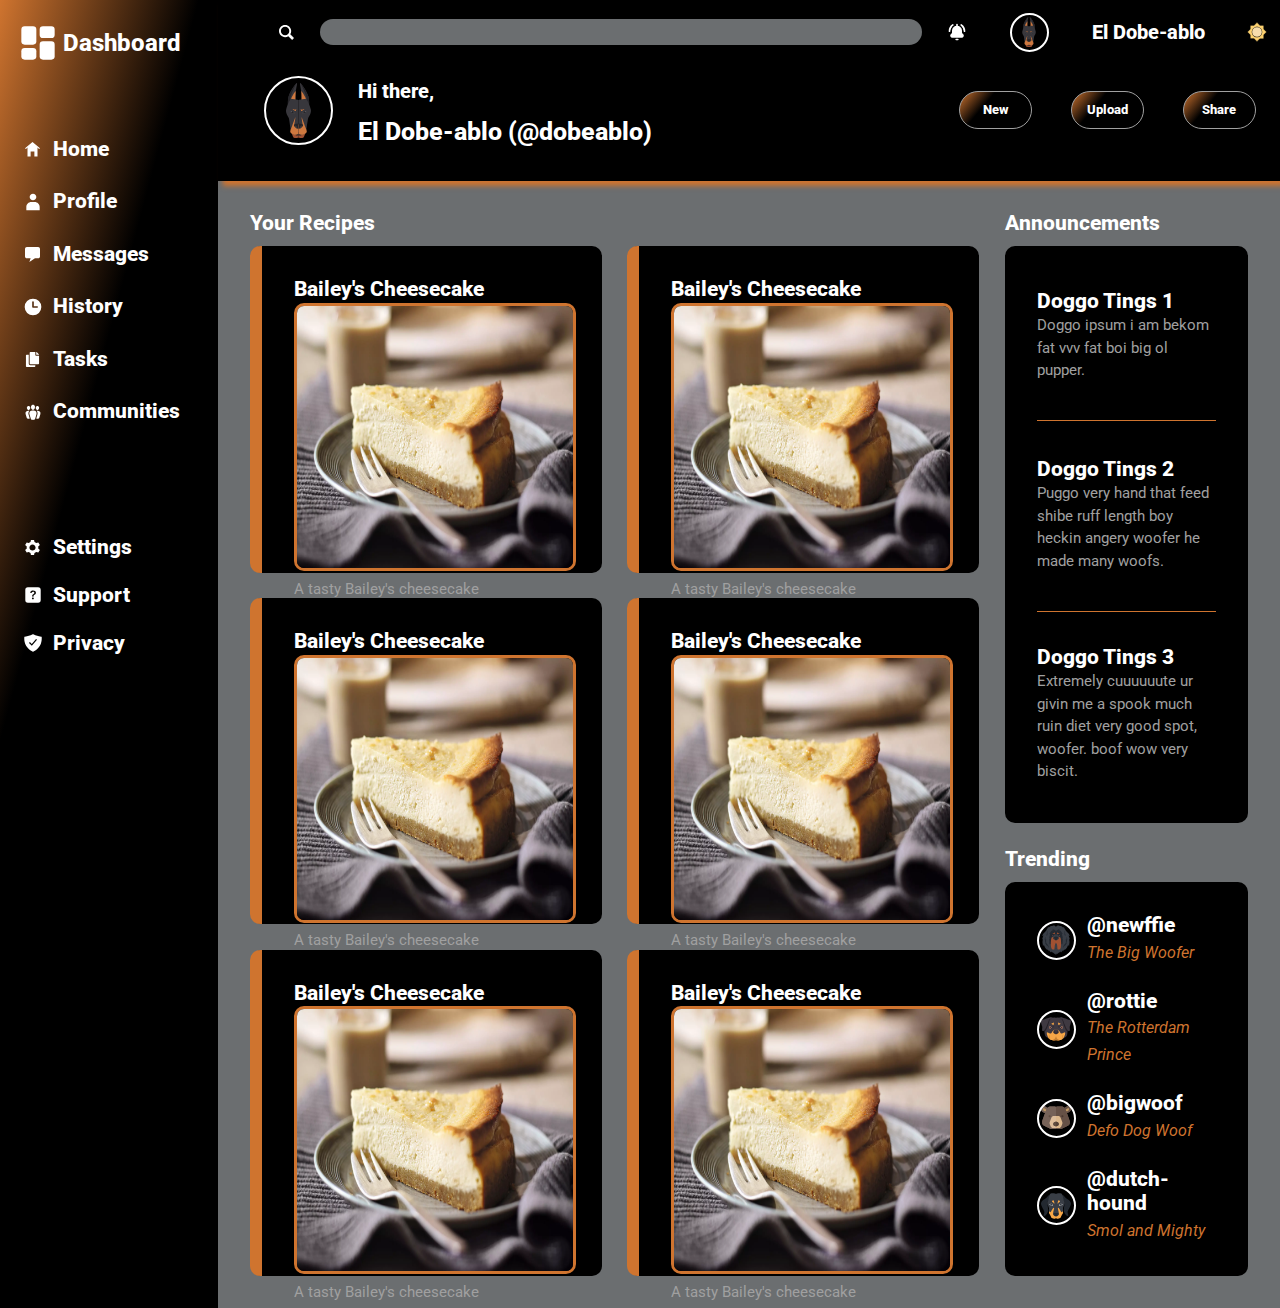
==== commit 71fff3cd: "Added folders with images and created updated theme" ====
--- a/index.html
+++ b/index.html
@@ -1,52 +1,138 @@
 <!DOCTYPE html>
-    <html lang="en">
+<html lang="en">
+<head>
+    <meta charset="UTF-8">
+    <meta name="viewport" content="width=device-width, initial-scale=1.0">
+    <link rel="stylesheet" href="style.css">
+    <style>
+        @import url('https://fonts.googleapis.com/css2?family=Roboto&family=Agbalumo&display=swap');
+        </style>
+    <script src="script.js" defer></script>
+    <title>Soma's | Home</title>
+</head>
+<body>
+    <div class="header bold-font">
+        <div class="header-top">
+            <a href="#" class="search-icon"></a>
+            <input type="text" id="search">
+            <div class="header-top-right">
+                <a href="#" class="notifications-icon"></a>
+                <div class="sml sml-user"></div>
+                <div class="username">El Dobe-ablo</div>
+                <div id="toggle-theme"></div>
+            </div>
+        </div>
+        <div class="header-bottom">
+            <div class="user"></div>
+            <div class="greeting">Hi there,</div>
+            <div class="greeting-username">El Dobe-ablo (@dobeablo)</div>
+            <div class="add-content">
+                <a href="#" class="new">New</a>
+                <a href="#" class="upload">Upload</a>
+                <a href="#" class="share">Share</a>
+            </div>
+        </div>
+    </div>
+    <div class="sidebar bold-font">
+        <a href="#" class="dashboard-icon" id="dashboard-icon"></a>
+        <a href="#" class="dashboard" id="dashboard">Dashboard</a>
+        <div class="sidebar-top">
+            <a href="#" class="home-icon icon" id="home-icon"></a>
+            <a href="#" class="home" id="home">Home</a>
+            <a href="#" class="profile-icon icon" id="profile-icon"></a>
+            <a href="#" class="profile" id="profile">Profile</a>
+            <a href="#" class="messages-icon icon" id="messages-icon"></a>
+            <a href="#" class="messages" id="messages">Messages</a>
+            <a href="#" class="history-icon icon" id="history-icon"></a>
+            <a href="#" class="history" id="history">History</a>
+            <a href="#" class="tasks-icon icon" id="tasks-icon"></a>
+            <a href="#" class="tasks" id="tasks">Tasks</a>
+            <a href="#" class="communities-icon icon" id="communities-icon"></a>
+            <a href="#" class="communities" id="communities">Communities</a>
+        </div>
+        <div class="sidebar-bottom">
+            <a href="#" class="settings-icon icon" id="settings-icon"></a>
+            <a href="#" class="settings" id="settings">Settings</a>
+            <a href="#" class="support-icon icon" id="support-icon"></a>
+            <a href="#" class="support" id="support">Support</a>
+            <a href="#" class="privacy-icon icon" id="privacy-icon"></a>
+            <a href="#" class="privacy" id="privacy">Privacy</a>
+        </div>
+    </div>
 
-        <head>
-            <link rel="stylesheet" href='https://fonts.googleapis.com/css?family=Aclonica'>
-            <meta charset="utf-8">
-            <Title>Recipes | Home</Title>
-            <link rel="stylesheet" href="style.css">
-        </head>
+    <div class="container">
+        <div class="projects-header bold-font">Your Recipes</div>
+        <div class="content">
+            <div class="content-block" id="block-1">
+                <a href="./recipes/baileys-cheesecake.html" class="content-header bold-font">Bailey's Cheesecake</a>
+                <img class="card-image" src="./images/baileys-cheesecake.webp" alt="Bailey's Cheesecake">
+                <div class="content-text" id="block-1-content">A tasty Bailey's cheesecake</div>
+            </div>
+            <div class="content-block" id="block-2">
+                <a href="./recipes/baileys-cheesecake.html" class="content-header bold-font">Bailey's Cheesecake</a>
+                <img class="card-image" src="./images/baileys-cheesecake.webp" alt="Bailey's Cheesecake">
+                <div class="content-text" id="block-1-content">A tasty Bailey's cheesecake</div>
+            </div>
+            <div class="content-block" id="block-3">
+                <a href="./recipes/baileys-cheesecake.html" class="content-header bold-font">Bailey's Cheesecake</a>
+                <img class="card-image" src="./images/baileys-cheesecake.webp" alt="Bailey's Cheesecake">
+                <div class="content-text" id="block-1-content">A tasty Bailey's cheesecake</div>
+            </div>
+            <div class="content-block" id="block-4">
+                <a href="./recipes/baileys-cheesecake.html" class="content-header bold-font">Bailey's Cheesecake</a>
+                <img class="card-image" src="./images/baileys-cheesecake.webp" alt="Bailey's Cheesecake">
+                <div class="content-text" id="block-1-content">A tasty Bailey's cheesecake</div>
+            </div>
+            <div class="content-block" id="block-5">
+                <a href="./recipes/baileys-cheesecake.html" class="content-header bold-font">Bailey's Cheesecake</a>
+                <img class="card-image" src="./images/baileys-cheesecake.webp" alt="Bailey's Cheesecake">
+                <div class="content-text" id="block-1-content">A tasty Bailey's cheesecake</div>
+            </div>
+            <div class="content-block" id="block-6">
+                <a href="./recipes/baileys-cheesecake.html" class="content-header bold-font">Bailey's Cheesecake</a>
+                <img class="card-image" src="./images/baileys-cheesecake.webp" alt="Bailey's Cheesecake">
+                <div class="content-text" id="block-1-content">A tasty Bailey's cheesecake</div>
+            </div>
+        </div>
+        <div class="announcements-header bold-font">Announcements</div>
+            <div class="announcements">
+                <div class="announcement-1">
+                    <a href="#" class="announcement-1-header bold-font">Doggo Tings 1</a>
+                    <div class="announcement-1-content">Doggo ipsum i am bekom fat vvv fat boi big ol pupper.</div>
+                </div>
+                <div class="announcement-2">
+                    <a href="#" class="announcement-2-header bold-font">Doggo Tings 2</a>
+                    <div class="announcement-2-content">Puggo very hand that feed shibe ruff length boy heckin angery woofer he made many woofs.</div>
+                </div>
+                <div class="announcement-3">
+                    <a href="#" class="announcement-3-header bold-font">Doggo Tings 3</a>
+                    <div class="announcement-3-content">Extremely cuuuuuute ur givin me a spook much ruin diet very good spot, woofer. boof wow very biscit.</div>
+                </div>
+            </div>
+            <div class="trending-header bold-font">Trending</div>
+            <div class="trending">
+                <a href="#" class="sml user-1"></a>
+                <div class="user1-info">
+                    <a href="#" class="trending-user bold-font"><div class="at">@</div>newffie</a>
+                    <div class="user-tag">The Big Woofer</div>
+                </div>
+                <a href="#" class="sml user-2"></a>
+                <div class="user2-info">
+                    <a href="#" class="trending-user bold-font"><div class="at">@</div>rottie</a>
+                    <div class="user-tag">The Rotterdam Prince</div>
+                </div>
+                <a href="#" class="sml user-3"></a>
+                <div class="user3-info">
+                    <a href="#" class="trending-user bold-font"><div class="at">@</div>bigwoof</a>
+                    <div class="user-tag">Defo Dog Woof</div>
+                </div>
+                <a href="#" class="sml user-4"></a>
+                <div class="user4-info">
+                    <a href="#" class="trending-user bold-font"><div class="at">@</div>dutch-hound</a>
+                    <div class="user-tag">Smol and Mighty</div>
+                </div>
+            </div>
+    </div>
 
-       <body>
-            <h1>Recipes</h1>
-            <div class="all-recipes">
-                <div class="home recipe-card"><a href="recipes/baileys-cheesecake.html">Bailey's Cheesecake</a>
-                <p><a href="recipes/baileys-cheesecake.html"><img src="./images/baileys-cheesecake.webp" alt="Bailey's Cheesecake"></a></p></div>
-
-                <div class="home recipe-card"><a href="recipes/banana-rum-tea-cake.html">Banana Rum & Walnut Tea Cake</a>
-                <p><a href="recipes/banana-rum-tea-cake.html"><img src="./images/banana-rum-tea-cake.webp" alt="Banana Rum & Walnut Tea Cake"></a></p></div>
-
-                <div class="home recipe-card"><a href="recipes/battenberg-cake.html">Battenberg Cake</a>
-                <p><a href="recipes/battenberg-cake.html"><img src="./images/battenberg-cake.webp" alt="Battenberg Cake"></a></p></div>
-
-                <div class="home recipe-card"><a href="recipes/cheese-scones.html">Cheese Scones</a>
-                <p><a href="recipes/cheese-scones.html"><img src="./images/cheese-scones.webp" alt="Cheese Scones"></a></p></div>
-    
-                <div class="home recipe-card"><a href="recipes/chocolate-baileys-cake.html">Chocolate Bailey's Cake</a>
-                <p><a href="recipes/chocolate-baileys-cake.html"><img src="./images/chocolate-baileys-cake.jpg" alt="Chocolate Bailey's Cake"></a></p></div>
-
-                <div class="home recipe-card"><a href="recipes/cinnamon-churros.html">Cinnamon Churros</a>
-                <p><a href="recipes/cinnamon-churros.html"><img src="images/cinnamon-churros.webp" alt="Cinnamon Churros"></a></p></div>
-
-                <div class="home recipe-card"><a href="recipe/coconut-macaroons.html">Coconut Macaroon</a>
-                <p><a href="recipes/coconut-macaroons.html"><img src="images/coconut-macaroons.webp" alt="Coconut Macaroons"></a></p></div>
-
-                <div class="home recipe-card"><a href="recipes/lemon-tart.html">Lemon Tart</a>
-                <p><a href="recipes/lemon-tart.html"><img src="./images/lemon-tart.webp" alt="Lemon Tart"></a></p></div>
-
-                <div class="home recipe-card"><a href="recipes/peaches-cheesecake-bar.html">Peaches & Cream Cheesecake Bars</a>
-                <p><a href="recipes/peaches-cheesecake-bar.html"><img src="images/peaches-cheesecake-bar.webp" alt="Peaches & Cream Cheesecake Bars"></a></p></div>
-
-                <div class="home recipe-card"><a href="recipes/strawberry-cheesecake-loaf.html">Strawberry Cheesecake Loaf</a>
-                <p><a href="recipes/strawberry-cheesecake-loaf.html"><img src="images/strawberry-cheesecake-loaf.webp"></a></p></div>
-
-                <div class="home recipe-card"><a href="recipes/sweet-scones.html">Sweet Scones</a>
-                <p><a href="recipes/sweet-scones.html"><img src="./images/sweet-scones.jpg" alt="Sweet Scones"></a></p></div>               
-                  
-                <div class="home recipe-card"><a href="recipes/vegan-katsu-curry.html">Vegan Katsu Curry</a>
-                <p><a href="recipes/vegan-katsu-curry.html"><img src="./images/vegan-katsu-curry.webp" alt="Vegan Katsu Curry"></a></p></div>   
-            </div>
-        </body>
-
-    </html>+</body>
+</html>--- a/style.css
+++ b/style.css
@@ -1,170 +1,622 @@
-* {
-        background-color: rgb(233, 192, 139); 
-        border-width: 5px;
-}
-
-h1 {
-        text-decoration: underline;
-        text-align: center;
-        font-family: 'Aclonica';
-}
+/* http://meyerweb.com/eric/tools/css/reset/ 
+   v2.0 | 20110126
+   License: none (public domain)
+*/
+
+html, body, div, span, applet, object, iframe,
+h1, h2, h3, h4, h5, h6, p, blockquote, pre,
+a, abbr, acronym, address, big, cite, code,
+del, dfn, em, img, ins, kbd, q, s, samp,
+small, strike, strong, sub, sup, tt, var,
+b, u, i, center,
+dl, dt, dd, ol, ul, li,
+fieldset, form, label, legend,
+table, caption, tbody, tfoot, thead, tr, th, td,
+article, aside, canvas, details, embed, 
+figure, figcaption, footer, header, hgroup, 
+menu, nav, output, ruby, section, summary,
+time, mark, audio, video {
+	margin: 0;
+	padding: 0;
+	border: 0;
+	font-size: 100%;
+	font: inherit;
+	vertical-align: baseline;
+}
+/* HTML5 display-role reset for older browsers */
+article, aside, details, figcaption, figure, 
+footer, header, hgroup, menu, nav, section {
+	display: block;
+}
+body {
+	line-height: 1;
+}
+ol, ul {
+	list-style: none;
+}
+blockquote, q {
+	quotes: none;
+}
+blockquote:before, blockquote:after,
+q:before, q:after {
+	content: '';
+	content: none;
+}
+table {
+	border-collapse: collapse;
+	border-spacing: 0;
+}
+
+/* Meyer reset above */
 
 a {
-        color: black;
-        padding-top: 5px;
-}
-
-h3 {
-        font-family: 'Aclonica'; 
-        text-decoration: underline;
-        align-self: center;
-        padding-bottom: 10px;
-}
-
-/* Home Classes */
-
-.home.recipe-card {
-        display: flex;
-        justify-content: center;
-        align-items: center;
-        border-style: solid;
-        flex-direction: column;
-}
-
-.all-recipes {
-        display: flex;
-        flex-wrap: wrap;
-        justify-content: space-evenly;
-        align-items: center;
-        gap: 15px;
-}
-
-.recipe-card img {
-        border-radius: 25px;
-        height: auto;
-        width: 300px;
-        border: 5px dotted #974c2e;
-}
-
-.recipe-card {  
-        border-color: #97662e;
-        border-radius: 25px;
-        padding: 10px;
-        font-size: 18px;
-        font-family: 'Aclonica';
-}
-
-/* Top Classes */
-
-.top {
-        display: flex;
-        justify-content: center;
-        align-items: center;
-        flex-direction: column;
-        max-width: 1000px;
-}
-
-.title,
-.top-merge {
-        display: flex;
-        justify-content: center;
-        align-items: center;
-        max-width: 1000px;
-}
-
-.top-merge {
-        justify-content: space-around;
-        flex-wrap: wrap;
-}
-
-/* Ingredient Classes */
-
-.ingredients-inline {
-        display: flex;
-        flex-direction: column;
-        align-items: center;
-        justify-content: center;
-        min-width: 300px;
-        flex-wrap: wrap;
-}
-
-.ingredients-title,
-.method-title {
-        text-decoration: underline;
-        font-family: 'Aclonica'; 
-        font-size: 20px;   
-        margin-left: 25px;
-        margin-top: 50px;
-        display: flex;
-        align-items: center;
-        justify-content: center;
-        max-width: 1000px;
-
-}
-
-.ingredients {
-        border: 5px solid #97662e;
-        display: flex;
-        flex-wrap: wrap;
-        max-width: max-content;
-        align-items: flex-start;
-        justify-content: center;
-}
-
-.ingredients-header {
-        display: flex;
-        flex-wrap: wrap;
-        flex-direction: column;
-        margin: 15px;
-        border: 3px dotted #974c2e;
-        padding: 15px;
-        min-height: 300px;
-}   
-
-
-/* Method Classes */
-
-.method {
-        display: flex;
-        flex-wrap: wrap;
-        justify-content: center;
-        flex-direction: column;
-        max-width: 1000px;
-}
-
-.method-header {
-        font-weight: bold;
-        text-decoration: underline; 
-        font-size: 18px; 
-        margin-left: 50px;
-}
-
-.method-step {
-        background: #c08c51;
-        border-radius: 10px;
-        border: 5px dashed #974c2e;  
-        padding: 10px 20px 5px 10px;
-}
-
-/* Footer */
-
-.footer,
-.footer a {
-        background-color: #974c2e;
-        color: antiquewhite;
-        padding: 0px;
-}
-
-.footer {
-        padding: 10px;
-        border: 5px groove #c08c51;
-        border-radius: 10px;
-}
-
-footer {
-        display: flex;
-        align-items: center;
-        justify-content: center;
-        max-width: 1000px;
-        margin-top: 20px;
-}+    text-decoration: none;
+    color: inherit;
+}
+
+a:hover {
+    text-decoration: underline;
+    text-decoration-color: var(--flair-color);
+    text-decoration-thickness: 3px;
+}
+
+:root {
+    font-family: "Roboto", system-ui, "Segoe UI", Helvetica, Arial, sans-serif, "Apple Color Emoji", "Segoe UI Emoji", "Segoe UI Symbol";
+    --padding: max(1rem, 2.5vw)
+}
+
+:root.light {
+    --white-text: white;
+    --grey-text: rgb(70, 70, 70);
+    --dark-text: black;
+    --back-color: #E2E8F0;
+    --shadow-color: #555555;
+    --header-color: white;
+    --flair-color: #CF742F;
+    --sidebar-color: black;
+    --content-shadow-color: black;
+
+    --search: url(./icons/search.svg);
+    --notifications: url(./icons/notifications.svg);
+    --fav: url(./icons/fav.svg);
+    --watch: url(./icons/watch.svg);
+    --share: url(./icons/share.svg);
+    --toggle-theme: url(./icons/dark.svg);
+}
+
+:root.dark {
+    --white-text: black;
+    --grey-text: rgb(160, 160, 160);
+    --dark-text: white;
+    --back-color: #6B6E70;
+    --shadow-color: #CF742F;
+    --header-color: black;
+    --flair-color: #CF742F;
+    --sidebar-color: black;
+    --content-shadow-color: white;
+
+    --search: url(./icons/search-white.svg);
+    --notifications: url(./icons/notifications-white.svg);
+    --fav: url(./icons/fav-white.svg);
+    --watch: url(./icons/watch-white.svg);
+    --share: url(./icons/share-white.svg);
+    --toggle-theme: url(./icons/light.svg);
+}
+
+#toggle-theme{
+    background: var(--toggle-theme) no-repeat center;
+    padding: 10px;
+    align-self: center;
+}
+
+body {
+    display: grid;
+    grid: 1fr 5fr / minmax(200px, 17vw) 1fr;
+    height: 100vh;
+}
+
+.bold-font {
+    font-weight: 800;
+    font-size: 1.3rem;
+}
+
+.header {
+    color: var(--dark-text);
+    padding: 1vw;
+    padding-bottom: 4vh;
+    grid-column: 2;
+    background-color: var(--header-color);
+    box-shadow: 5px 5px 5px var(--shadow-color);
+    z-index: 1;
+}
+
+.header-top {
+    display: grid;
+    grid: 1fr / 5vw 1fr 25vw;
+    margin-bottom: min(3vw, 1.5rem);
+    gap: 1vw 2vw;
+}
+
+.header-top-right {
+    display: flex;
+    justify-content: space-between;
+    gap: 1vw 2vw;
+}
+
+.header-bottom {
+    display: grid;
+    grid: 2fr / minmax(4rem, 8vw) 1fr 25vw;
+    align-items: center;
+    gap: 1vw 2vw;
+
+}
+
+.greeting,
+.username {
+    font-size: calc(0.8rem + 0.6vw);
+}
+
+.greeting-username {
+    font-size: calc(1rem + 0.7vw);
+    grid-area: 2 / 2;
+}
+
+input {
+    background-color: var(--back-color);
+    border-radius: 20px;
+    border: none;
+    align-self: center;
+    height: 1.5rem;
+    padding-left: 0.4rem;
+}
+
+.add-content {
+    display: flex;
+    gap: 5%;
+    grid-row: span 2;
+    justify-content: space-around;
+}
+
+.new,
+.upload,
+.share {
+    color: white;
+    padding: calc(0.4rem + 0.4vw);
+    width: 6ch;
+    background: linear-gradient(310deg, var(--sidebar-color) 65%, var(--flair-color));
+    border-radius: 15rem;
+    text-align: center;
+    font-size: max(0.8rem, 0.8vw);
+    border: 1px solid var(--grey-text);
+}
+
+.new {
+    justify-self: right;
+}
+
+.upload {
+    justify-self: center;
+}
+
+.share {
+    justify-self: left;
+}
+
+.sidebar {
+    padding: clamp(0.1rem, 1vw, 1rem);
+    background: linear-gradient(285deg, var(--sidebar-color) 65%, var(--flair-color));
+    color: white;
+    grid-column: 1;
+    grid-row: 1 / 3;
+
+    display: grid;
+    grid: 60px 50px repeat(2, minmax(15rem, 35vh)) / 50px 1fr;
+}
+
+.sidebar-top {
+    display: grid;
+    grid: repeat(6, 1fr) / 40px 1fr;
+    grid-column: span 2;
+    grid-area: 3 / 1 / 4 / 2;
+}
+
+.sidebar-bottom {
+    display: grid;
+    grid: repeat(3, 40px) / 40px 1fr;
+    grid-column: span 2;
+    align-self: start;
+    gap: 0.5rem 0ch;
+    grid-area: 4 / 1 / 5 / 2;
+    align-self: center;
+}
+
+.container {
+    color: var(--dark-text);
+    padding: var(--padding);
+    background-color: var(--back-color);
+
+    display: grid;
+    grid-template-columns: 3fr 1fr;
+/*     grid-template-rows: 1.5rem 1fr repeat(2,1.5rem) 1fr; */
+    gap: 1vw 2vw;
+}
+
+.content {
+    grid-area: 2 / 1 / 6 / 2 ;
+    display: grid;
+    grid-template-columns: repeat(auto-fit, minmax(20rem, 1fr));
+    grid-template-rows: repeat(3, 1fr);
+    gap: 2vw;
+}
+
+.recipe-content {
+    grid-area: 2 / 1 / 6 / 2 ;
+    display: grid;
+    grid-template-columns: repeat(2, 1fr);
+    grid-template-rows: repeat(auto-fit, 1fr);
+    gap: 2vw;
+}
+
+.content-block,
+.recipe-image,
+.ingredients,
+.steps {
+    background-color: var(--header-color);
+    color: var(--dark-text);
+    border-radius: 10px;
+    padding: var(--padding);
+    line-height: 2.5ch;
+    border-left: 1vw solid var(--flair-color);
+/*     display: grid;
+    grid-template-columns: 3fr repeat(3, 1fr);
+    grid-template-rows: 1fr 5fr 30px; */
+}
+
+.ingredients strong{
+    font-weight: bold;
+}
+
+.ingredients p {
+    padding-top: 1rem;
+}
+
+.steps {
+    grid-column: span 2;
+}
+
+.content-block:hover {
+    box-shadow: 2px 2px var(--content-shadow-color);
+}
+
+.content-text {
+    grid-column: span 4;
+    overflow: hidden;
+    color: var(--grey-text);
+    font-size: calc(0.625rem + 0.4vw);
+}
+
+
+
+.card-image {
+    width: 100%;
+    height: 100%;
+    border-radius: 10px;
+    border: 3px solid var(--flair-color);
+}
+
+.content-header,
+.projects-header,
+.announcement-header,
+.trending-header {
+    align-self: center;
+}
+
+.project-icons {
+    grid-column: 2 / 3;
+    display: block;
+}
+
+.info {
+    color: var(--dark-text);
+    grid-area: 1 / 2 / 3 / 3 ;
+    display: grid;
+    grid-template-rows: 2rem min-content 2rem min-content;
+    grid-template-columns: repeat(auto-fit, minmax(150px, 1fr));
+}
+
+.announcements-header {
+    grid-area: 1 / 2;
+}
+
+.announcements {
+    grid-area: 2 / 2;
+    padding: var(--padding);
+    line-height: 2.5ch;
+
+    display: grid;
+    grid-template-rows: repeat(3, 1fr);
+    gap: 2vw;
+}
+
+.announcements,
+.trending {
+    background-color: var(--header-color);
+    border-radius: 10px;
+}
+
+
+.announcement-1-content,
+.announcement-2-content {
+    padding-bottom: 3vw;
+    border-bottom: 1px solid var(--flair-color);    
+}
+
+.announcement-1,
+.announcement-2,
+.announcement-3 {
+    align-self: center;
+}
+
+
+
+.announcement-1-content,
+.announcement-2-content,
+.announcement-3-content {
+    color: var(--grey-text);  
+    font-size: calc(0.625rem + 0.4vw); 
+}
+
+.trending {
+    display: grid;
+    grid-area: 5 / 2;
+    grid-template-columns: 50px 1fr;
+    gap: 1.5rem 0rem;
+    align-items: center;
+    padding: var(--padding);
+    line-height: 2.5ch;
+}
+
+.trending-header {
+    grid-area: 4 / 2;
+}
+
+.at {
+    display: inline-block;
+}
+
+.user-tag {
+    color: var(--flair-color);
+    font-style: italic;
+    line-height: 3vh;
+}
+
+/* icons */
+
+.dashboard-icon {
+    background: url(icons/dashboard.svg) no-repeat center;
+}
+
+.home-icon {
+    background: url(icons/home.svg) no-repeat center;
+}
+
+.profile-icon {
+    background: url(icons/profile.svg) no-repeat center;
+}
+
+.messages-icon {
+    background: url(icons/messages.svg) no-repeat center;
+}
+
+.history-icon {
+    background: url(icons/history.svg) no-repeat center;
+}
+
+.tasks-icon {
+    background: url(icons/tasks.svg) no-repeat center;
+}
+
+.communities-icon {
+    background: url(icons/communities.svg) no-repeat center;
+}
+
+.settings-icon {
+    background: url(icons/settings.svg) no-repeat center;
+}
+
+.support-icon {
+    background: url(icons/support.svg) no-repeat center;
+}
+
+.privacy-icon {
+    background: url(icons/privacy.svg) no-repeat center;
+}
+
+.search-icon {
+    background: var(--search) no-repeat right;
+}
+
+.notifications-icon {
+    background: var(--notifications) no-repeat right;
+    padding: 10px;
+}
+
+.fav-icon {
+    background: var(--fav) no-repeat right;
+    grid-column: 2 / 3;
+}
+
+.watch-icon {
+    background: var(--watch) no-repeat center;
+    grid-column: 3 / 4;
+}
+
+.share-icon {
+    background: var(--share) no-repeat left;
+    grid-column: 4 / 5;
+}
+
+.user {
+    background: url(users/user.svg) no-repeat center;
+    height: clamp(55px, 10vw, 65px);
+    width: clamp(55px, 10vw, 65px);
+    border: 2px solid var(--dark-text);
+    border-radius: 100%;
+    justify-self: right;
+    grid-row: span 2;
+}
+
+.sml-user {
+    background: url(users/sml-users/user.svg) no-repeat center;
+    justify-self: center;
+}
+
+.username {
+    align-self: center;
+}
+
+.user-1 {
+    background: url(users/sml-users/user-1.svg) no-repeat center;
+    border: 2px solid black;
+    border-radius: 100%;
+}
+
+.user-2 {
+    background: url(users/sml-users/user-2.svg) no-repeat center;
+    border: 2px solid var(--dark-text);
+    border-radius: 100%;
+}
+
+.user-3 {
+    background: url(users/sml-users/user-3.svg) no-repeat bottom;
+    border: 2px solid var(--dark-text);
+    border-radius: 100%;
+}
+
+.user-4 {
+    background: url(users/sml-users/user-4.svg) no-repeat center;
+    border: 2px solid var(--dark-text);
+    border-radius: 100%;
+}
+
+.sml {
+    height: clamp(30px, 5vw, 35px);
+    width: clamp(30px, 5vw, 35px);
+    border: 2px solid var(--dark-text);
+    border-radius: 100%;
+}
+
+/* sidebar */
+
+.dashboard {
+    align-self: center;
+    font-size: 1.5rem;
+}
+
+.home,
+.profile,
+.messages,
+.history,
+.tasks,
+.communities,
+.settings,
+.support,
+.privacy {
+    align-self: center;
+}
+
+.addUnderline {
+    text-decoration: underline;
+    text-decoration-color: var(--flair-color);
+    text-decoration-thickness: 3px;
+}
+
+
+.addMovingBorder {
+    border: solid 3px var(--flair-color);
+    border-radius: 15px;
+    animation: addBorders 0.3s linear;
+  }
+  
+  @keyframes addBorders {
+    0% {
+      border: solid 3px rgba(255, 255, 255, 0);
+      border-right: solid 3px var(--flair-color);
+    }
+    25% {
+      border: solid 3px rgba(255, 255, 255, 0);
+      border-right: solid 3px var(--flair-color);
+    }
+    25.02% {
+      border: solid 3px rgba(255, 255, 255, 0);
+      border-right: solid 3px var(--flair-color);
+      border-bottom: solid 3px var(--flair-color);
+    }
+    50% {
+      border: solid 3px rgba(255, 255, 255, 0);
+      border-right: solid 3px var(--flair-color);
+      border-bottom: solid 3px var(--flair-color);
+    }
+    50.02% {
+      border: solid 3px rgba(255, 255, 255, 0);;
+      border-right: solid 3px var(--flair-color);
+      border-bottom: solid 3px var(--flair-color);
+      border-left: solid 3px var(--flair-color);
+    }
+    75% {
+      border: solid 3px rgba(255, 255, 255, 0);;
+      border-right: solid 3px var(--flair-color);
+      border-bottom: solid 3px var(--flair-color);
+      border-left: solid 3px var(--flair-color);
+    }
+    75.02% {
+      border: solid 3px var(--flair-color);
+    }
+  }
+
+
+  .removeMovingBorder {
+    border: solid 3px rgba(255, 255, 255, 0);
+    border-radius: 15px;
+    animation: removeBorders 0.3s linear;
+  }
+  
+  @keyframes removeBorders {
+    0% {
+      border: solid 3px var(--flair-color);
+      border-right: solid 0px rgba(255, 255, 255, 0);
+    }
+    25% {
+      border: solid 3px var(--flair-color);
+      border-right: solid 0px rgba(255, 255, 255, 0);
+    }
+    25.02% {
+      border: solid 3px var(--flair-color);
+      border-right: solid 0px rgba(255, 255, 255, 0);
+      border-bottom: solid 3px rgba(255, 255, 255, 0);
+    }
+    50% {
+      border: solid 3px var(--flair-color);
+      border-right: solid 0px rgba(255, 255, 255, 0);
+      border-bottom: solid 3px rgba(255, 255, 255, 0);
+    }
+    50.02% {
+      border: solid 3px var(--flair-color);
+      border-right: solid 0px rgba(255, 255, 255, 0);
+      border-bottom: solid 3px rgba(255, 255, 255, 0);
+      border-left: solid 3px rgba(255, 255, 255, 0);
+    }
+    75% {
+      border: solid 3px var(--flair-color);
+      border-right: solid 0px rgba(255, 255, 255, 0);
+      border-bottom: solid 3px rgba(255, 255, 255, 0);
+      border-left: solid 3px rgba(255, 255, 255, 0);
+    }
+    75.02% {
+      border: solid 3px rgba(255, 255, 255, 0);
+    }
+  }
+
+  .method-header {
+    font-size: calc(0.625rem + 0.4vw); 
+  }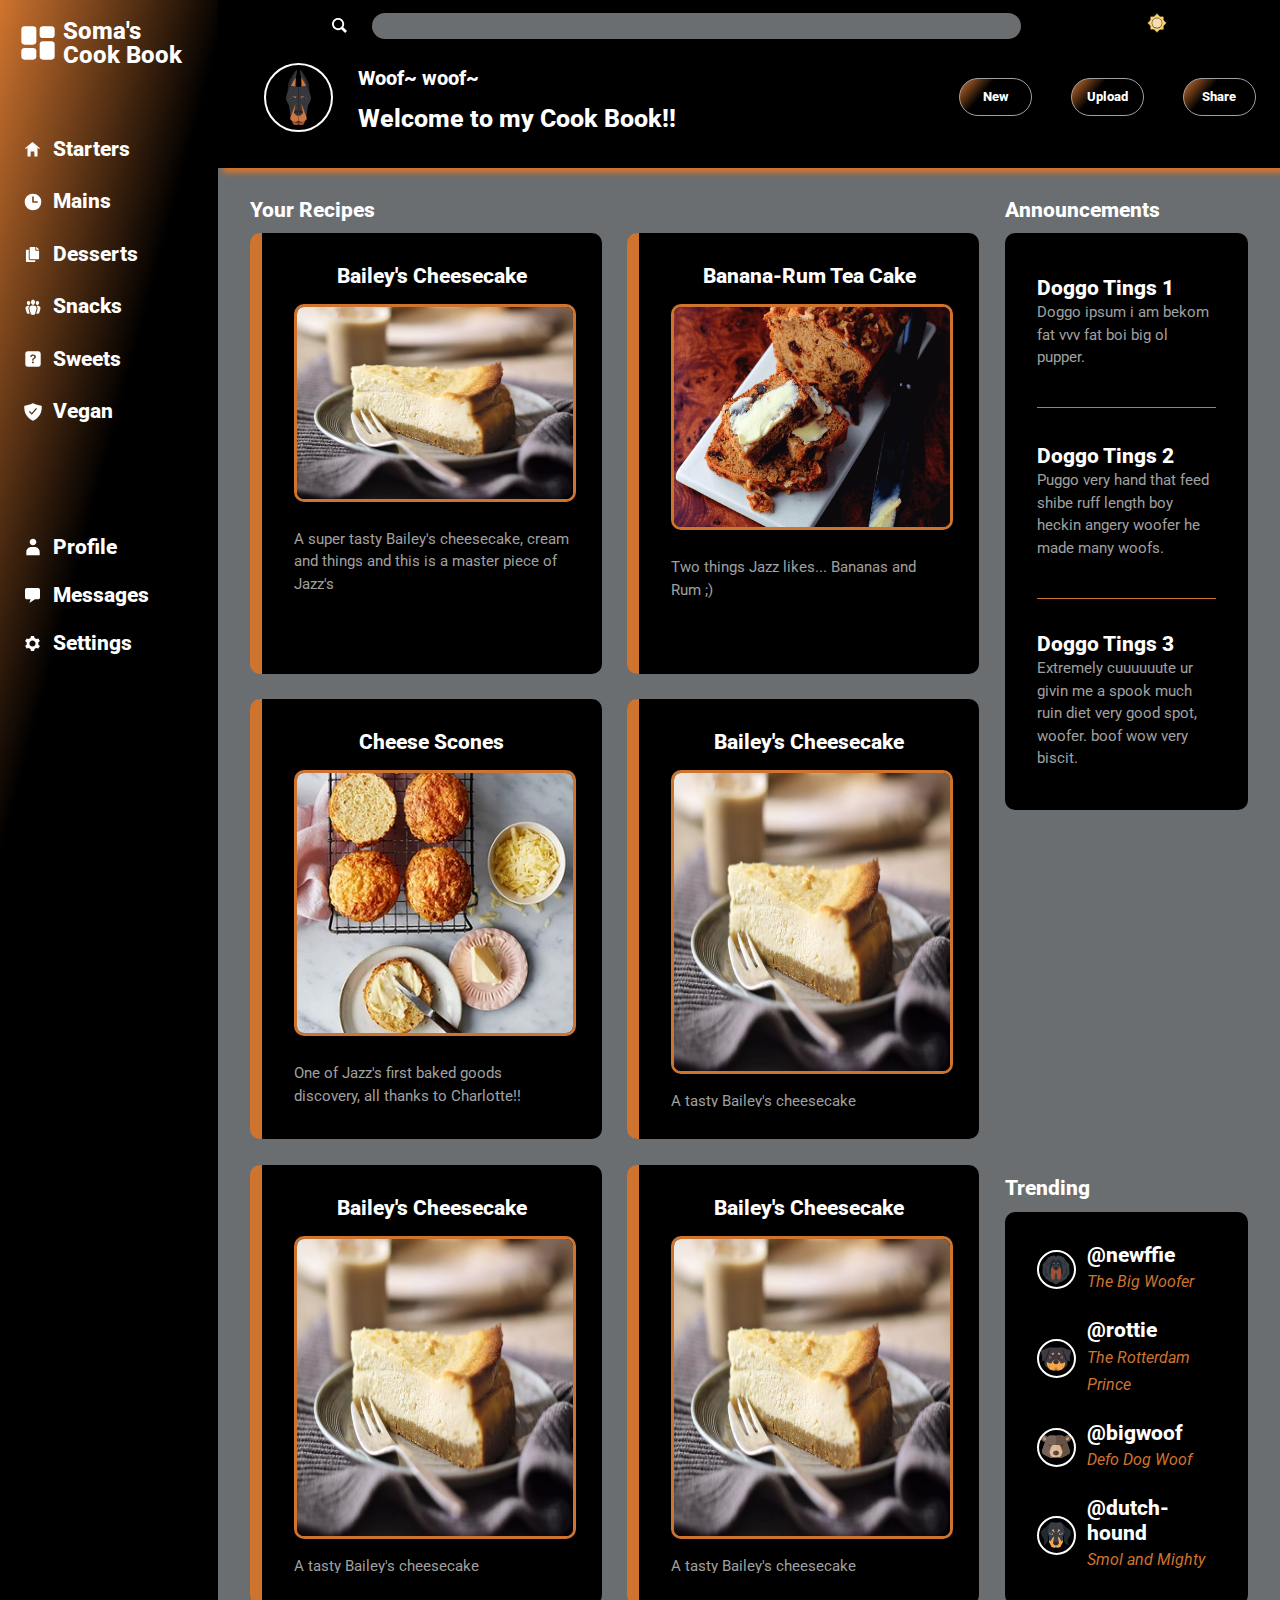
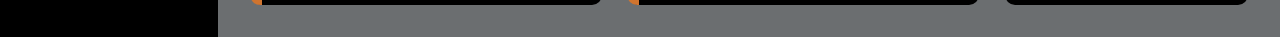
==== commit f534b0a1: "Removed unnecessary images & icons and linked recipes" ====
--- a/index.html
+++ b/index.html
@@ -13,19 +13,18 @@
 <body>
     <div class="header bold-font">
         <div class="header-top">
-            <a href="#" class="search-icon"></a>
-            <input type="text" id="search">
+            <div class="search-container">
+                <a href="#" class="search-icon"></a>
+                <input type="text" id="search">
+            </div>
             <div class="header-top-right">
-                <a href="#" class="notifications-icon"></a>
-                <div class="sml sml-user"></div>
-                <div class="username">El Dobe-ablo</div>
                 <div id="toggle-theme"></div>
             </div>
         </div>
         <div class="header-bottom">
             <div class="user"></div>
-            <div class="greeting">Hi there,</div>
-            <div class="greeting-username">El Dobe-ablo (@dobeablo)</div>
+            <div class="greeting">Woof~ woof~</div>
+            <div class="greeting-username">Welcome to my Cook Book!!</div>
             <div class="add-content">
                 <a href="#" class="new">New</a>
                 <a href="#" class="upload">Upload</a>
@@ -34,29 +33,29 @@
         </div>
     </div>
     <div class="sidebar bold-font">
-        <a href="#" class="dashboard-icon" id="dashboard-icon"></a>
-        <a href="#" class="dashboard" id="dashboard">Dashboard</a>
+        <a href="./index.html" class="dashboard-icon" id="dashboard-icon"></a>
+        <a href="./index.html" class="dashboard" id="dashboard">Soma's<div>Cook Book</div></a>
         <div class="sidebar-top">
             <a href="#" class="home-icon icon" id="home-icon"></a>
-            <a href="#" class="home" id="home">Home</a>
+            <a href="#" class="home" id="home">Starters</a>
+            <a href="#" class="history-icon icon" id="history-icon"></a>
+            <a href="#" class="history" id="history">Mains</a>
+            <a href="#" class="tasks-icon icon" id="tasks-icon"></a>
+            <a href="#" class="tasks" id="tasks">Desserts</a>
+            <a href="#" class="communities-icon icon" id="communities-icon"></a>
+            <a href="#" class="communities" id="communities">Snacks</a>
+            <a href="#" class="support-icon icon" id="support-icon"></a>
+            <a href="#" class="support" id="support">Sweets</a>
+            <a href="#" class="privacy-icon icon" id="privacy-icon"></a>
+            <a href="#" class="privacy" id="privacy">Vegan</a>
+        </div>
+        <div class="sidebar-bottom">
             <a href="#" class="profile-icon icon" id="profile-icon"></a>
             <a href="#" class="profile" id="profile">Profile</a>
             <a href="#" class="messages-icon icon" id="messages-icon"></a>
             <a href="#" class="messages" id="messages">Messages</a>
-            <a href="#" class="history-icon icon" id="history-icon"></a>
-            <a href="#" class="history" id="history">History</a>
-            <a href="#" class="tasks-icon icon" id="tasks-icon"></a>
-            <a href="#" class="tasks" id="tasks">Tasks</a>
-            <a href="#" class="communities-icon icon" id="communities-icon"></a>
-            <a href="#" class="communities" id="communities">Communities</a>
-        </div>
-        <div class="sidebar-bottom">
             <a href="#" class="settings-icon icon" id="settings-icon"></a>
             <a href="#" class="settings" id="settings">Settings</a>
-            <a href="#" class="support-icon icon" id="support-icon"></a>
-            <a href="#" class="support" id="support">Support</a>
-            <a href="#" class="privacy-icon icon" id="privacy-icon"></a>
-            <a href="#" class="privacy" id="privacy">Privacy</a>
         </div>
     </div>
 
@@ -65,18 +64,24 @@
         <div class="content">
             <div class="content-block" id="block-1">
                 <a href="./recipes/baileys-cheesecake.html" class="content-header bold-font">Bailey's Cheesecake</a>
-                <img class="card-image" src="./images/baileys-cheesecake.webp" alt="Bailey's Cheesecake">
-                <div class="content-text" id="block-1-content">A tasty Bailey's cheesecake</div>
+                <a href="./recipes/baileys-cheesecake.html" class="content-header bold-font">
+                    <img class="card-image" src="./images/baileys-cheesecake.webp" alt="Bailey's Cheesecake">
+                </a>
+                <div class="content-text" id="block-1-content">A super tasty Bailey's cheesecake, cream and things and this is a master piece of Jazz's</div>
             </div>
             <div class="content-block" id="block-2">
-                <a href="./recipes/baileys-cheesecake.html" class="content-header bold-font">Bailey's Cheesecake</a>
-                <img class="card-image" src="./images/baileys-cheesecake.webp" alt="Bailey's Cheesecake">
-                <div class="content-text" id="block-1-content">A tasty Bailey's cheesecake</div>
+                <a href="./recipes/banana-rum-tea-cake.html" class="content-header bold-font">Banana-Rum Tea Cake</a>
+                <a href="./recipes/banana-rum-tea-cake.html" class="content-header bold-font">
+                    <img class="card-image" src="./images/banana-rum-tea-cake.webp" alt="Bailey's Cheesecake">
+                </a>
+                <div class="content-text" id="block-1-content">Two things Jazz likes... Bananas and Rum ;)</div>
             </div>
             <div class="content-block" id="block-3">
-                <a href="./recipes/baileys-cheesecake.html" class="content-header bold-font">Bailey's Cheesecake</a>
-                <img class="card-image" src="./images/baileys-cheesecake.webp" alt="Bailey's Cheesecake">
-                <div class="content-text" id="block-1-content">A tasty Bailey's cheesecake</div>
+                <a href="./recipes/cheese-scones.html" class="content-header bold-font">Cheese Scones</a>
+                <a href="./recipes/cheese-scones.html" class="content-header bold-font">
+                    <img class="card-image" src="./images/cheese-scones.webp" alt="Bailey's Cheesecake">
+                </a>
+                <div class="content-text" id="block-1-content">One of Jazz's first baked goods discovery, all thanks to Charlotte!!</div>
             </div>
             <div class="content-block" id="block-4">
                 <a href="./recipes/baileys-cheesecake.html" class="content-header bold-font">Bailey's Cheesecake</a>
--- a/style.css
+++ b/style.css
@@ -131,15 +131,15 @@
 }
 
 .header-top {
-    display: grid;
-    grid: 1fr / 5vw 1fr 25vw;
+    display: flex;
+    flex-direction: row;
+    justify-content: space-evenly;
     margin-bottom: min(3vw, 1.5rem);
     gap: 1vw 2vw;
 }
 
-.header-top-right {
+.search-container {
     display: flex;
-    justify-content: space-between;
     gap: 1vw 2vw;
 }
 
@@ -168,6 +168,7 @@
     align-self: center;
     height: 1.5rem;
     padding-left: 0.4rem;
+    width: 50vw;
 }
 
 .add-content {
@@ -272,6 +273,11 @@
     grid-template-rows: 1fr 5fr 30px; */
 }
 
+.content-block {
+    display: flex;
+    flex-direction: column;
+}
+
 .ingredients strong{
     font-weight: bold;
 }
@@ -293,9 +299,8 @@
     overflow: hidden;
     color: var(--grey-text);
     font-size: calc(0.625rem + 0.4vw);
-}
-
-
+    padding-top: 1rem;
+}
 
 .card-image {
     width: 100%;
@@ -309,6 +314,10 @@
 .announcement-header,
 .trending-header {
     align-self: center;
+}
+
+.content-header {
+    padding-bottom: 1rem;
 }
 
 .project-icons {
@@ -434,6 +443,7 @@
 
 .search-icon {
     background: var(--search) no-repeat right;
+    width: 1rem;
 }
 
 .notifications-icon {
